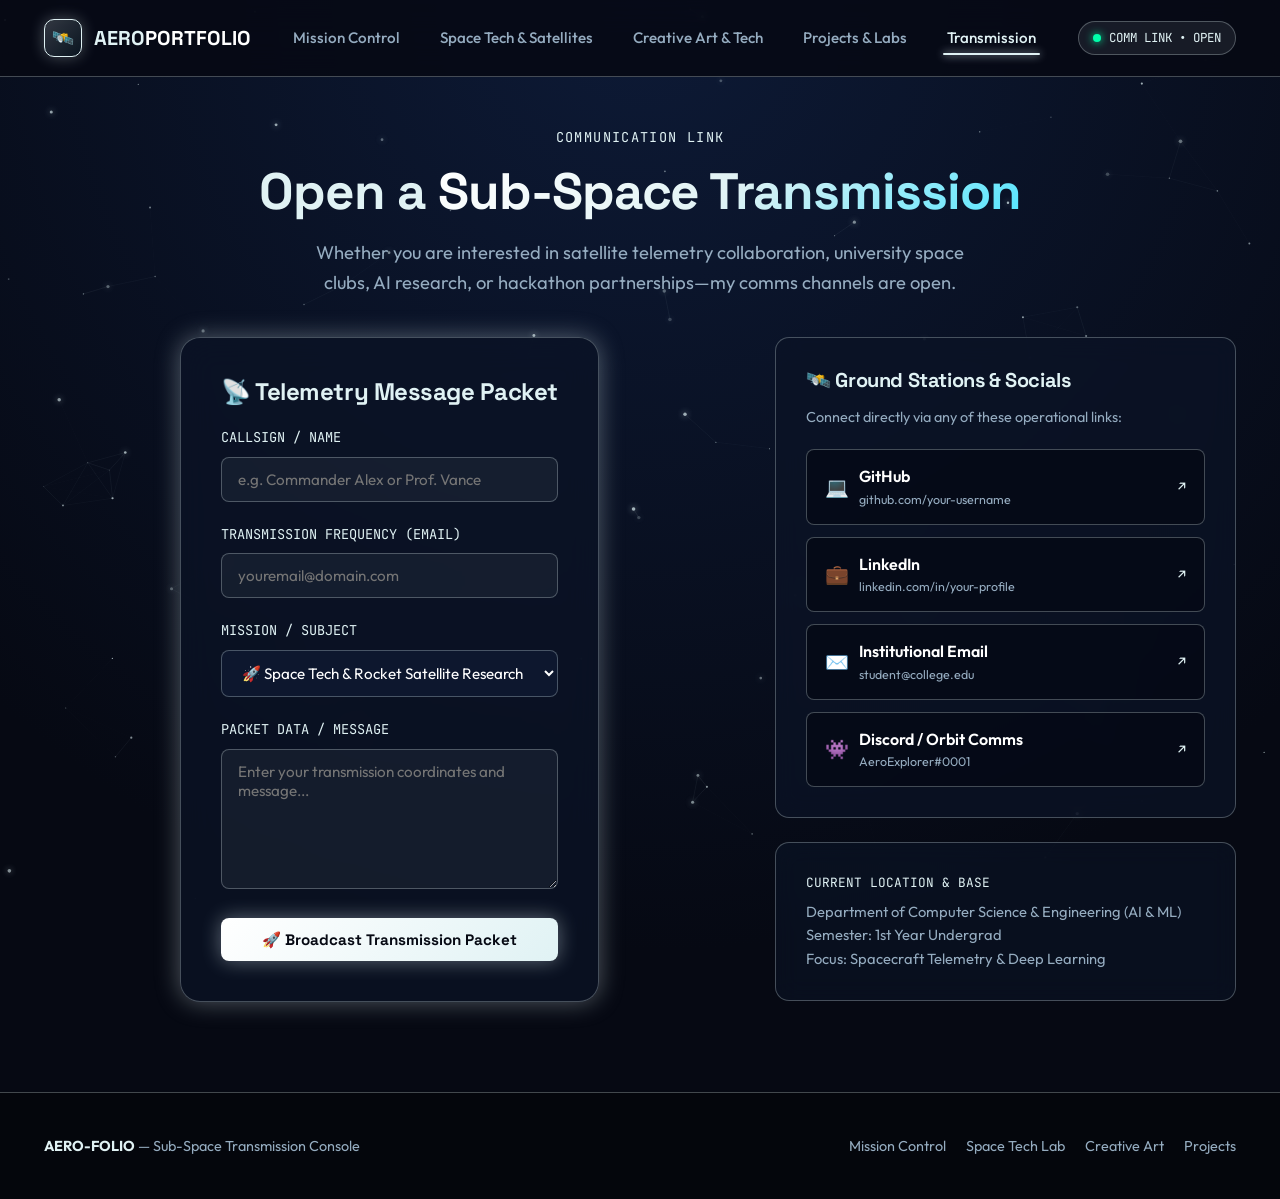
==== contact.html @ 8871f0a1 "Initial commit: Basics website created" ====
<!DOCTYPE html>
<html lang="en">
<head>
  <meta charset="UTF-8">
  <meta name="viewport" content="width=device-width, initial-scale=1.0">
  <title>Transmission & Contact | AERO-FOLIO</title>
  <meta name="description" content="Send a telemetry transmission or connect with a 1st-Year CSE (AI & ML) Space Tech Explorer.">
  
  <!-- Fonts -->
  <link rel="preconnect" href="https://fonts.googleapis.com">
  <link rel="preconnect" href="https://fonts.gstatic.com" crossorigin>
  <link href="https://fonts.googleapis.com/css2?family=JetBrains+Mono:wght@400;600&family=Outfit:wght@300;400;600;700&family=Space+Grotesk:wght@500;700&display=swap" rel="stylesheet">
  
  <link rel="stylesheet" href="assets/css/style.css">
</head>
<body>

  <!-- Starfield Canvas -->
  <canvas id="starfield-canvas"></canvas>

  <!-- Navigation Header -->
  <header class="site-header">
    <div class="container nav-container">
      <a href="index.html" class="brand-logo">
        <div class="brand-symbol">🛰️</div>
        <span>AERO<span style="color: #fff;">PORTFOLIO</span></span>
      </a>

      <ul class="nav-menu" id="navMenu">
        <li><a href="index.html" class="nav-link">Mission Control</a></li>
        <li><a href="space-tech.html" class="nav-link">Space Tech & Satellites</a></li>
        <li><a href="exploration-art.html" class="nav-link">Creative Art & Tech</a></li>
        <li><a href="projects.html" class="nav-link">Projects & Labs</a></li>
        <li><a href="contact.html" class="nav-link active">Transmission</a></li>
      </ul>

      <div class="nav-actions">
        <div class="status-badge">
          <span class="status-dot"></span>
          <span>COMM LINK • OPEN</span>
        </div>
        <button class="mobile-toggle" id="mobileToggle" aria-label="Toggle menu">☰</button>
      </div>
    </div>
  </header>

  <!-- Page Header -->
  <section style="padding: 50px 0 30px 0;">
    <div class="container" style="text-align: center;">
      <span class="section-tag">COMMUNICATION LINK</span>
      <h1 style="font-size: clamp(2.4rem, 4vw, 3.6rem); margin-bottom: 16px;">
        Open a <span class="text-gradient">Sub-Space Transmission</span>
      </h1>
      <p style="color: var(--text-muted); font-size: 1.15rem; max-width: 680px; margin: 0 auto;">
        Whether you are interested in satellite telemetry collaboration, university space clubs, AI research, or hackathon partnerships—my comms channels are open.
      </p>
    </div>
  </section>

  <!-- Transmission Form & Social Matrix -->
  <section style="padding-top: 10px;">
    <div class="container">
      
      <div style="display: grid; grid-template-columns: 1.2fr 0.8fr; gap: 40px; align-items: start;">
        
        <!-- Interactive Form -->
        <div class="transmission-form-container">
          <h2 style="font-size: 1.5rem; margin-bottom: 20px; display: flex; align-items: center; gap: 10px;">
            <span>📡 Telemetry Message Packet</span>
          </h2>

          <form id="transmissionForm">
            <div class="form-group">
              <label class="form-label" for="senderName">CALLSIGN / NAME</label>
              <input type="text" id="senderName" class="form-input" placeholder="e.g. Commander Alex or Prof. Vance" required>
            </div>

            <div class="form-group">
              <label class="form-label" for="senderEmail">TRANSMISSION FREQUENCY (EMAIL)</label>
              <input type="email" id="senderEmail" class="form-input" placeholder="youremail@domain.com" required>
            </div>

            <div class="form-group">
              <label class="form-label" for="missionTopic">MISSION / SUBJECT</label>
              <select id="missionTopic" class="form-input" style="background: rgba(14, 25, 48, 0.95);">
                <option value="space-collaboration">🚀 Space Tech & Rocket Satellite Research</option>
                <option value="ai-hackathon">🧠 AI & Machine Learning Hackathon</option>
                <option value="student-club">🛰️ College Satellite Team Collaboration</option>
                <option value="general">💬 General Exploration & Hello</option>
              </select>
            </div>

            <div class="form-group">
              <label class="form-label" for="messageContent">PACKET DATA / MESSAGE</label>
              <textarea id="messageContent" class="form-textarea" placeholder="Enter your transmission coordinates and message..." required></textarea>
            </div>

            <button type="submit" class="btn btn-primary" id="btnTransmit" style="width: 100%;">
              <span>🚀 Broadcast Transmission Packet</span>
            </button>
          </form>

          <!-- Telemetry Status Banner after submit -->
          <div id="transmissionResult" style="display: none; margin-top: 20px; padding: 16px; border-radius: var(--border-radius-sm); background: rgba(0, 255, 170, 0.1); border: 1px solid var(--color-telemetry-green); color: var(--color-telemetry-green); font-family: var(--font-mono); font-size: 0.88rem;">
            ✅ <strong>TRANSMISSION LOGGED:</strong> Packet encoded at 144.390 MHz. Telemetry received successfully! I will reply to your frequency promptly.
          </div>
        </div>

        <!-- Social & Frequencies Matrix -->
        <div style="display: flex; flex-direction: column; gap: 24px;">
          
          <div class="glass-card">
            <h3 style="font-size: 1.25rem; margin-bottom: 14px; color: var(--color-aero-primary);">🛰️ Ground Stations & Socials</h3>
            <p style="color: var(--text-muted); font-size: 0.9rem; margin-bottom: 20px;">
              Connect directly via any of these operational links:
            </p>

            <div style="display: flex; flex-direction: column; gap: 12px;">
              <a href="https://github.com" target="_blank" class="telemetry-stat-card" style="text-decoration: none; color: inherit;">
                <div style="display: flex; align-items: center; gap: 10px;">
                  <span style="font-size: 1.2rem;">💻</span>
                  <div>
                    <div style="font-weight: 600; color: #fff;">GitHub</div>
                    <div style="font-size: 0.78rem; color: var(--text-muted);">github.com/your-username</div>
                  </div>
                </div>
                <span style="color: var(--color-aero-primary); font-size: 0.9rem;">↗</span>
              </a>

              <a href="https://linkedin.com" target="_blank" class="telemetry-stat-card" style="text-decoration: none; color: inherit;">
                <div style="display: flex; align-items: center; gap: 10px;">
                  <span style="font-size: 1.2rem;">💼</span>
                  <div>
                    <div style="font-weight: 600; color: #fff;">LinkedIn</div>
                    <div style="font-size: 0.78rem; color: var(--text-muted);">linkedin.com/in/your-profile</div>
                  </div>
                </div>
                <span style="color: var(--color-aero-primary); font-size: 0.9rem;">↗</span>
              </a>

              <a href="mailto:your.email@college.edu" class="telemetry-stat-card" style="text-decoration: none; color: inherit;">
                <div style="display: flex; align-items: center; gap: 10px;">
                  <span style="font-size: 1.2rem;">✉️</span>
                  <div>
                    <div style="font-weight: 600; color: #fff;">Institutional Email</div>
                    <div style="font-size: 0.78rem; color: var(--text-muted);">student@college.edu</div>
                  </div>
                </div>
                <span style="color: var(--color-aero-primary); font-size: 0.9rem;">↗</span>
              </a>

              <a href="https://discord.com" target="_blank" class="telemetry-stat-card" style="text-decoration: none; color: inherit;">
                <div style="display: flex; align-items: center; gap: 10px;">
                  <span style="font-size: 1.2rem;">👾</span>
                  <div>
                    <div style="font-weight: 600; color: #fff;">Discord / Orbit Comms</div>
                    <div style="font-size: 0.78rem; color: var(--text-muted);">AeroExplorer#0001</div>
                  </div>
                </div>
                <span style="color: var(--color-aero-primary); font-size: 0.9rem;">↗</span>
              </a>
            </div>
          </div>

          <!-- Academic Status Box -->
          <div class="glass-card" style="background: rgba(14, 25, 48, 0.4);">
            <div style="font-family: var(--font-mono); font-size: 0.8rem; color: var(--color-aero-primary); margin-bottom: 6px;">CURRENT LOCATION & BASE</div>
            <p style="color: var(--text-muted); font-size: 0.92rem;">
              Department of Computer Science & Engineering (AI & ML)<br>
              Semester: 1st Year Undergrad<br>
              Focus: Spacecraft Telemetry & Deep Learning
            </p>
          </div>

        </div>

      </div>

    </div>
  </section>

  <!-- Footer -->
  <footer class="site-footer">
    <div class="container footer-content">
      <div class="footer-text">
        <strong style="color: var(--color-aero-primary);">AERO-FOLIO</strong> — Sub-Space Transmission Console
      </div>
      <ul class="footer-links">
        <li><a href="index.html">Mission Control</a></li>
        <li><a href="space-tech.html">Space Tech Lab</a></li>
        <li><a href="exploration-art.html">Creative Art</a></li>
        <li><a href="projects.html">Projects</a></li>
      </ul>
    </div>
  </footer>

  <script src="assets/js/starfield.js"></script>
  <script>
    // Form submission handling
    const form = document.getElementById('transmissionForm');
    const resultBanner = document.getElementById('transmissionResult');
    if (form && resultBanner) {
      form.addEventListener('submit', (e) => {
        e.preventDefault();
        resultBanner.style.display = 'block';
        form.reset();
        resultBanner.scrollIntoView({ behavior: 'smooth' });
      });
    }

    const mobileToggle = document.getElementById('mobileToggle');
    const navMenu = document.getElementById('navMenu');
    if (mobileToggle && navMenu) {
      mobileToggle.addEventListener('click', () => {
        navMenu.classList.toggle('open');
      });
    }
  </script>
</body>
</html>
---- assets/css/style.css ----
/* ==========================================================================
   PORTFOLIO DESIGN SYSTEM - CSE (AI & ML) SPACE TECH THEME
   Signature Accent: #E0F2F4 (Ice Aero Cyan)
   Palette: Cosmic Obsidian, Aero Cyan, Starfield White, Tech HUD Accents
   ========================================================================== */

:root {
  /* Brand Core Palette - Featuring #E0F2F4 */
  --color-aero-primary: #E0F2F4;             /* Signature user color */
  --color-aero-glow: rgba(224, 242, 244, 0.45);
  --color-aero-subtle: rgba(224, 242, 244, 0.12);
  --color-aero-border: rgba(224, 242, 244, 0.28);
  --color-aero-dark: #9bc5ca;

  /* Space Background Depths */
  --bg-deep-space: #060913;
  --bg-cosmic-card: rgba(11, 19, 38, 0.75);
  --bg-card-hover: rgba(18, 30, 58, 0.85);
  --bg-glass-hud: rgba(14, 25, 48, 0.65);

  /* Functional Accents */
  --color-neon-cyan: #52e5ff;
  --color-electric-blue: #3a86ff;
  --color-rocket-amber: #ffaa44;
  --color-telemetry-green: #00ffaa;
  
  /* Text & Typography */
  --text-main: #f0f7f8;
  --text-muted: #95acc0;
  --text-dim: #5c748a;
  --text-highlight: #E0F2F4;

  /* Fonts */
  --font-display: 'Space Grotesk', -apple-system, sans-serif;
  --font-body: 'Outfit', -apple-system, sans-serif;
  --font-mono: 'JetBrains Mono', monospace;

  /* Elevation & Glows */
  --glow-sm: 0 0 15px rgba(224, 242, 244, 0.2);
  --glow-md: 0 0 25px rgba(224, 242, 244, 0.35);
  --glow-lg: 0 0 45px rgba(82, 229, 255, 0.4);
  --border-radius-sm: 8px;
  --border-radius-md: 14px;
  --border-radius-lg: 20px;
  --transition-smooth: all 0.28s cubic-bezier(0.16, 1, 0.3, 1);
}

/* Base Styles */
* {
  box-sizing: border-box;
  margin: 0;
  padding: 0;
}

html {
  scroll-behavior: smooth;
  font-family: var(--font-body);
  background-color: var(--bg-deep-space);
  color: var(--text-main);
  line-height: 1.6;
  overflow-x: hidden;
}

body {
  position: relative;
  min-height: 100vh;
  display: flex;
  flex-direction: column;
  background: radial-gradient(circle at 50% 0%, #0d1a36 0%, #060913 70%);
}

/* Background Canvas for Interactive Stars and Constellations */
#starfield-canvas {
  position: fixed;
  top: 0;
  left: 0;
  width: 100vw;
  height: 100vh;
  pointer-events: none;
  z-index: 0;
  opacity: 0.75;
}

/* Typography Helpers */
h1, h2, h3, h4, h5, h6 {
  font-family: var(--font-display);
  font-weight: 700;
  color: var(--color-aero-primary);
  letter-spacing: -0.02em;
  line-height: 1.2;
}

.mono {
  font-family: var(--font-mono);
}

.text-gradient {
  background: linear-gradient(135deg, #ffffff 0%, var(--color-aero-primary) 50%, var(--color-neon-cyan) 100%);
  -webkit-background-clip: text;
  -webkit-text-fill-color: transparent;
}

.text-aero {
  color: var(--color-aero-primary);
}

.text-muted {
  color: var(--text-muted);
}

a {
  color: var(--color-aero-primary);
  text-decoration: none;
  transition: var(--transition-smooth);
}

a:hover {
  color: var(--color-neon-cyan);
  text-shadow: 0 0 10px var(--color-aero-glow);
}

/* Containers & Layout */
.container {
  width: 100%;
  max-width: 1240px;
  margin: 0 auto;
  padding: 0 24px;
  position: relative;
  z-index: 1;
}

section {
  padding: 90px 0;
  position: relative;
  z-index: 1;
}

/* Navigation Header */
.site-header {
  position: sticky;
  top: 0;
  z-index: 100;
  background: rgba(6, 9, 19, 0.85);
  backdrop-filter: blur(16px);
  -webkit-backdrop-filter: blur(16px);
  border-bottom: 1px solid var(--color-aero-border);
  transition: var(--transition-smooth);
}

.nav-container {
  display: flex;
  align-items: center;
  justify-content: space-between;
  height: 76px;
}

.brand-logo {
  display: flex;
  align-items: center;
  gap: 12px;
  font-family: var(--font-display);
  font-size: 1.25rem;
  font-weight: 700;
  color: var(--color-aero-primary);
}

.brand-symbol {
  width: 38px;
  height: 38px;
  border-radius: 10px;
  background: linear-gradient(135deg, rgba(224, 242, 244, 0.2), rgba(82, 229, 255, 0.05));
  border: 1px solid var(--color-aero-primary);
  display: flex;
  align-items: center;
  justify-content: center;
  box-shadow: 0 0 15px rgba(224, 242, 244, 0.3);
  font-size: 1.1rem;
}

.nav-menu {
  display: flex;
  align-items: center;
  list-style: none;
  gap: 32px;
}

.nav-link {
  font-size: 0.95rem;
  font-weight: 500;
  color: var(--text-muted);
  position: relative;
  padding: 8px 4px;
}

.nav-link:hover, .nav-link.active {
  color: var(--color-aero-primary);
}

.nav-link.active::after {
  content: '';
  position: absolute;
  bottom: 0;
  left: 0;
  width: 100%;
  height: 2px;
  background: var(--color-aero-primary);
  box-shadow: 0 0 8px var(--color-aero-primary);
  border-radius: 2px;
}

.nav-actions {
  display: flex;
  align-items: center;
  gap: 16px;
}

.status-badge {
  display: inline-flex;
  align-items: center;
  gap: 8px;
  padding: 6px 14px;
  border-radius: 30px;
  background: rgba(224, 242, 244, 0.08);
  border: 1px solid var(--color-aero-border);
  font-family: var(--font-mono);
  font-size: 0.78rem;
  color: var(--color-aero-primary);
}

.status-dot {
  width: 8px;
  height: 8px;
  border-radius: 50%;
  background-color: var(--color-telemetry-green);
  box-shadow: 0 0 8px var(--color-telemetry-green);
  animation: pulse-dot 2s infinite ease-in-out;
}

@keyframes pulse-dot {
  0%, 100% { opacity: 1; transform: scale(1); }
  50% { opacity: 0.4; transform: scale(0.85); }
}

/* Mobile Toggle */
.mobile-toggle {
  display: none;
  background: none;
  border: 1px solid var(--color-aero-border);
  border-radius: 8px;
  padding: 8px;
  color: var(--color-aero-primary);
  cursor: pointer;
}

/* Buttons */
.btn {
  display: inline-flex;
  align-items: center;
  justify-content: center;
  gap: 10px;
  padding: 12px 24px;
  border-radius: var(--border-radius-sm);
  font-family: var(--font-display);
  font-weight: 600;
  font-size: 0.95rem;
  cursor: pointer;
  transition: var(--transition-smooth);
  border: none;
  text-decoration: none;
}

.btn-primary {
  background: linear-gradient(135deg, #ffffff 0%, var(--color-aero-primary) 100%);
  color: #060913;
  box-shadow: 0 0 20px rgba(224, 242, 244, 0.4);
  font-weight: 700;
}

.btn-primary:hover {
  transform: translateY(-2px);
  box-shadow: 0 0 30px rgba(224, 242, 244, 0.65);
  color: #060913;
}

.btn-secondary {
  background: rgba(224, 242, 244, 0.08);
  color: var(--color-aero-primary);
  border: 1px solid var(--color-aero-border);
}

.btn-secondary:hover {
  background: rgba(224, 242, 244, 0.16);
  border-color: var(--color-aero-primary);
  box-shadow: var(--glow-sm);
}

/* Hero Section */
.hero-section {
  padding: 40px 0 80px 0;
  position: relative;
}

.hero-grid {
  display: grid;
  grid-template-columns: 1.15fr 0.85fr;
  gap: 40px;
  align-items: stretch;
}

.hero-left {
  display: flex;
  flex-direction: column;
  justify-content: center;
}

.hero-pill {
  display: inline-flex;
  align-items: center;
  gap: 8px;
  padding: 6px 16px;
  border-radius: 20px;
  background: rgba(224, 242, 244, 0.08);
  border: 1px solid var(--color-aero-border);
  color: var(--color-aero-primary);
  font-family: var(--font-mono);
  font-size: 0.85rem;
  width: fit-content;
  margin-bottom: 20px;
  letter-spacing: 0.04em;
}

.hero-title {
  font-size: clamp(2.4rem, 4.2vw, 3.8rem);
  font-weight: 800;
  line-height: 1.15;
  margin-bottom: 20px;
}

.hero-subtitle {
  font-size: 1.15rem;
  color: var(--text-muted);
  max-width: 580px;
  margin-bottom: 30px;
}

.hero-ctas {
  display: flex;
  flex-wrap: wrap;
  gap: 16px;
  margin-bottom: 36px;
}

.hero-metrics {
  display: grid;
  grid-template-columns: repeat(3, 1fr);
  gap: 18px;
  padding: 20px;
  background: var(--bg-cosmic-card);
  border: 1px solid var(--color-aero-border);
  border-radius: var(--border-radius-md);
  backdrop-filter: blur(12px);
}

.metric-item {
  display: flex;
  flex-direction: column;
}

.metric-val {
  font-family: var(--font-display);
  font-size: 1.5rem;
  font-weight: 700;
  color: var(--color-aero-primary);
}

.metric-label {
  font-size: 0.8rem;
  color: var(--text-muted);
  text-transform: uppercase;
  letter-spacing: 0.05em;
}

/* Hero Right: Integrated Chatbot Terminal */
.hero-chatbot-card {
  background: var(--bg-cosmic-card);
  border: 1px solid var(--color-aero-border);
  border-radius: var(--border-radius-lg);
  display: flex;
  flex-direction: column;
  overflow: hidden;
  box-shadow: 0 10px 40px rgba(0, 0, 0, 0.5), var(--glow-sm);
  backdrop-filter: blur(16px);
  position: relative;
}

.chatbot-header {
  background: rgba(14, 25, 48, 0.95);
  border-bottom: 1px solid var(--color-aero-border);
  padding: 14px 20px;
  display: flex;
  align-items: center;
  justify-content: space-between;
}

.chatbot-title-group {
  display: flex;
  align-items: center;
  gap: 12px;
}

.bot-avatar {
  width: 34px;
  height: 34px;
  border-radius: 8px;
  background: linear-gradient(135deg, var(--color-aero-primary), var(--color-neon-cyan));
  display: flex;
  align-items: center;
  justify-content: center;
  color: #060913;
  font-weight: bold;
  font-size: 0.95rem;
  box-shadow: 0 0 10px var(--color-aero-glow);
}

.bot-info h3 {
  font-size: 0.95rem;
  color: #fff;
  margin: 0;
}

.bot-status {
  font-size: 0.72rem;
  color: var(--color-telemetry-green);
  font-family: var(--font-mono);
  display: flex;
  align-items: center;
  gap: 5px;
}

.chatbot-actions {
  display: flex;
  align-items: center;
  gap: 10px;
}

.audio-toggle-btn, .reset-chat-btn {
  background: none;
  border: 1px solid var(--color-aero-border);
  color: var(--text-muted);
  font-size: 0.8rem;
  padding: 5px 9px;
  border-radius: 6px;
  cursor: pointer;
  transition: var(--transition-smooth);
}

.audio-toggle-btn:hover, .reset-chat-btn:hover {
  color: var(--color-aero-primary);
  border-color: var(--color-aero-primary);
}

.chatbot-messages {
  flex: 1;
  padding: 20px;
  min-height: 290px;
  max-height: 320px;
  overflow-y: auto;
  display: flex;
  flex-direction: column;
  gap: 14px;
  font-size: 0.9rem;
}

.chat-bubble {
  max-width: 86%;
  padding: 12px 16px;
  border-radius: var(--border-radius-md);
  position: relative;
  line-height: 1.5;
  word-break: break-word;
  animation: fadeIn 0.25s ease-out;
}

.chat-bubble.bot {
  align-self: flex-start;
  background: rgba(224, 242, 244, 0.09);
  border: 1px solid var(--color-aero-border);
  color: var(--text-main);
  border-bottom-left-radius: 2px;
}

.chat-bubble.user {
  align-self: flex-end;
  background: linear-gradient(135deg, rgba(82, 229, 255, 0.2), rgba(224, 242, 244, 0.3));
  border: 1px solid var(--color-aero-primary);
  color: #ffffff;
  border-bottom-right-radius: 2px;
}

.chat-quick-chips {
  padding: 10px 16px;
  display: flex;
  flex-wrap: wrap;
  gap: 8px;
  border-top: 1px solid rgba(224, 242, 244, 0.08);
  background: rgba(10, 17, 34, 0.4);
}

.chip {
  background: rgba(224, 242, 244, 0.08);
  border: 1px solid var(--color-aero-border);
  color: var(--color-aero-primary);
  font-size: 0.78rem;
  padding: 5px 10px;
  border-radius: 20px;
  cursor: pointer;
  transition: var(--transition-smooth);
}

.chip:hover {
  background: rgba(224, 242, 244, 0.2);
  border-color: var(--color-aero-primary);
  box-shadow: var(--glow-sm);
  transform: translateY(-1px);
}

.chatbot-input-row {
  display: flex;
  padding: 12px 16px;
  background: rgba(10, 17, 34, 0.9);
  border-top: 1px solid var(--color-aero-border);
  gap: 10px;
}

.chat-input {
  flex: 1;
  background: rgba(224, 242, 244, 0.05);
  border: 1px solid var(--color-aero-border);
  border-radius: var(--border-radius-sm);
  padding: 10px 14px;
  color: #fff;
  font-family: var(--font-body);
  font-size: 0.9rem;
  outline: none;
}

.chat-input:focus {
  border-color: var(--color-aero-primary);
  box-shadow: 0 0 10px var(--color-aero-glow);
}

.chat-send-btn {
  background: var(--color-aero-primary);
  border: none;
  color: #060913;
  font-weight: bold;
  padding: 0 18px;
  border-radius: var(--border-radius-sm);
  cursor: pointer;
  transition: var(--transition-smooth);
  display: flex;
  align-items: center;
  justify-content: center;
}

.chat-send-btn:hover {
  background: #ffffff;
  box-shadow: var(--glow-sm);
}

/* Feature Showcase & Exploration Art Teasers */
.section-header {
  text-align: center;
  max-width: 680px;
  margin: 0 auto 60px auto;
}

.section-tag {
  font-family: var(--font-mono);
  font-size: 0.85rem;
  color: var(--color-aero-primary);
  letter-spacing: 0.1em;
  text-transform: uppercase;
  margin-bottom: 12px;
  display: block;
}

.section-title {
  font-size: clamp(2rem, 3.2vw, 2.7rem);
  margin-bottom: 16px;
}

.section-desc {
  color: var(--text-muted);
  font-size: 1.05rem;
}

/* Visual Exploration Banner */
.exploration-banner-grid {
  display: grid;
  grid-template-columns: 1.4fr 1fr;
  gap: 30px;
  margin-bottom: 50px;
}

.exploration-card-large {
  position: relative;
  border-radius: var(--border-radius-lg);
  overflow: hidden;
  border: 1px solid var(--color-aero-border);
  box-shadow: var(--glow-sm);
  min-height: 380px;
  display: flex;
  flex-direction: column;
  justify-content: flex-end;
  padding: 36px;
  transition: var(--transition-smooth);
}

.exploration-card-large img, .exploration-card-small img {
  position: absolute;
  top: 0;
  left: 0;
  width: 100%;
  height: 100%;
  object-fit: cover;
  transition: transform 0.6s cubic-bezier(0.16, 1, 0.3, 1);
  z-index: 0;
}

.exploration-card-large:hover img, .exploration-card-small:hover img {
  transform: scale(1.05);
}

.exploration-overlay {
  position: absolute;
  inset: 0;
  background: linear-gradient(180deg, rgba(6, 9, 19, 0.1) 0%, rgba(6, 9, 19, 0.88) 75%, #060913 100%);
  z-index: 1;
}

.card-content-over {
  position: relative;
  z-index: 2;
}

.card-badge {
  display: inline-block;
  padding: 4px 12px;
  border-radius: 4px;
  background: rgba(224, 242, 244, 0.15);
  backdrop-filter: blur(8px);
  border: 1px solid var(--color-aero-primary);
  color: var(--color-aero-primary);
  font-family: var(--font-mono);
  font-size: 0.75rem;
  margin-bottom: 12px;
}

.exploration-subgrid {
  display: flex;
  flex-direction: column;
  gap: 24px;
}

.exploration-card-small {
  position: relative;
  border-radius: var(--border-radius-md);
  overflow: hidden;
  border: 1px solid var(--color-aero-border);
  padding: 24px;
  min-height: 178px;
  display: flex;
  flex-direction: column;
  justify-content: flex-end;
  transition: var(--transition-smooth);
}

/* Card Grids for Space & AI */
.cards-grid {
  display: grid;
  grid-template-columns: repeat(auto-fit, minmax(320px, 1fr));
  gap: 28px;
}

.glass-card {
  background: var(--bg-cosmic-card);
  border: 1px solid var(--color-aero-border);
  border-radius: var(--border-radius-md);
  padding: 30px;
  backdrop-filter: blur(12px);
  transition: var(--transition-smooth);
  position: relative;
  overflow: hidden;
}

.glass-card::before {
  content: '';
  position: absolute;
  top: 0;
  left: 0;
  width: 100%;
  height: 3px;
  background: linear-gradient(90deg, transparent, var(--color-aero-primary), transparent);
  opacity: 0;
  transition: opacity 0.3s ease;
}

.glass-card:hover {
  transform: translateY(-6px);
  border-color: var(--color-aero-primary);
  box-shadow: 0 12px 30px rgba(0, 0, 0, 0.4), var(--glow-sm);
}

.glass-card:hover::before {
  opacity: 1;
}

.card-icon {
  width: 52px;
  height: 52px;
  border-radius: 12px;
  background: rgba(224, 242, 244, 0.1);
  border: 1px solid var(--color-aero-border);
  display: flex;
  align-items: center;
  justify-content: center;
  font-size: 1.5rem;
  margin-bottom: 20px;
  box-shadow: 0 0 15px rgba(224, 242, 244, 0.2);
}

.card-title {
  font-size: 1.35rem;
  margin-bottom: 12px;
}

.card-desc {
  color: var(--text-muted);
  font-size: 0.95rem;
  margin-bottom: 20px;
}

.tag-list {
  display: flex;
  flex-wrap: wrap;
  gap: 8px;
}

.tech-tag {
  background: rgba(224, 242, 244, 0.06);
  border: 1px solid rgba(224, 242, 244, 0.18);
  color: var(--color-aero-primary);
  font-size: 0.78rem;
  font-family: var(--font-mono);
  padding: 4px 10px;
  border-radius: 4px;
}

/* Interactive Space Orbit Simulation / Canvas Container */
.orbit-lab-container {
  background: var(--bg-cosmic-card);
  border: 1px solid var(--color-aero-border);
  border-radius: var(--border-radius-lg);
  padding: 24px;
  backdrop-filter: blur(14px);
  box-shadow: var(--glow-md);
  margin-top: 30px;
}

.orbit-lab-grid {
  display: grid;
  grid-template-columns: 1.4fr 1fr;
  gap: 28px;
}

.orbit-canvas-wrapper {
  position: relative;
  background: #02050b;
  border-radius: var(--border-radius-md);
  border: 1px solid var(--color-aero-border);
  overflow: hidden;
  height: 380px;
}

#orbitCanvas {
  width: 100%;
  height: 100%;
  display: block;
}

.orbit-hud-overlay {
  position: absolute;
  top: 14px;
  left: 14px;
  font-family: var(--font-mono);
  font-size: 0.78rem;
  color: var(--color-aero-primary);
  background: rgba(6, 9, 19, 0.75);
  padding: 8px 14px;
  border-radius: 6px;
  border: 1px solid var(--color-aero-border);
  pointer-events: none;
}

.telemetry-controls {
  display: flex;
  flex-direction: column;
  justify-content: space-between;
  gap: 16px;
}

.telemetry-stat-card {
  background: rgba(6, 9, 19, 0.65);
  border: 1px solid var(--color-aero-border);
  border-radius: var(--border-radius-sm);
  padding: 14px 18px;
  display: flex;
  justify-content: space-between;
  align-items: center;
}

.control-slider-group {
  display: flex;
  flex-direction: column;
  gap: 8px;
}

.control-slider-group label {
  font-family: var(--font-mono);
  font-size: 0.82rem;
  color: var(--color-aero-primary);
  display: flex;
  justify-content: space-between;
}

.control-slider-group input[type="range"] {
  accent-color: var(--color-aero-primary);
  background: rgba(224, 242, 244, 0.1);
  height: 6px;
  border-radius: 3px;
  cursor: pointer;
}

/* Creative Generative Art Canvas Container */
.art-lab-grid {
  display: grid;
  grid-template-columns: 1fr 1fr;
  gap: 30px;
  align-items: center;
}

.art-canvas-wrapper {
  position: relative;
  background: #03060d;
  border: 1px solid var(--color-aero-border);
  border-radius: var(--border-radius-md);
  overflow: hidden;
  height: 420px;
  box-shadow: var(--glow-sm);
}

#generativeCanvas {
  width: 100%;
  height: 100%;
  display: block;
}

.art-controls {
  position: absolute;
  bottom: 14px;
  right: 14px;
  display: flex;
  gap: 8px;
}

/* Timeline / Milestones for First Year CSE */
.timeline {
  position: relative;
  max-width: 860px;
  margin: 40px auto 0 auto;
}

.timeline::before {
  content: '';
  position: absolute;
  top: 0;
  bottom: 0;
  left: 20px;
  width: 2px;
  background: linear-gradient(180deg, var(--color-aero-primary), rgba(224, 242, 244, 0.1));
}

.timeline-item {
  position: relative;
  padding-left: 56px;
  margin-bottom: 36px;
}

.timeline-dot {
  position: absolute;
  left: 12px;
  top: 4px;
  width: 18px;
  height: 18px;
  border-radius: 50%;
  background: var(--bg-deep-space);
  border: 2px solid var(--color-aero-primary);
  box-shadow: 0 0 10px var(--color-aero-primary);
}

.timeline-content {
  background: var(--bg-cosmic-card);
  border: 1px solid var(--color-aero-border);
  border-radius: var(--border-radius-md);
  padding: 20px 24px;
}

.timeline-date {
  font-family: var(--font-mono);
  font-size: 0.8rem;
  color: var(--color-aero-primary);
  margin-bottom: 6px;
}

/* Contact / Transmission Form */
.transmission-form-container {
  max-width: 720px;
  margin: 0 auto;
  background: var(--bg-cosmic-card);
  border: 1px solid var(--color-aero-border);
  border-radius: var(--border-radius-lg);
  padding: 40px;
  backdrop-filter: blur(16px);
  box-shadow: var(--glow-md);
}

.form-group {
  margin-bottom: 22px;
}

.form-label {
  display: block;
  font-family: var(--font-mono);
  font-size: 0.85rem;
  color: var(--color-aero-primary);
  margin-bottom: 8px;
}

.form-input, .form-textarea {
  width: 100%;
  background: rgba(224, 242, 244, 0.05);
  border: 1px solid var(--color-aero-border);
  border-radius: var(--border-radius-sm);
  padding: 12px 16px;
  color: #fff;
  font-family: var(--font-body);
  font-size: 0.95rem;
  outline: none;
  transition: var(--transition-smooth);
}

.form-input:focus, .form-textarea:focus {
  border-color: var(--color-aero-primary);
  box-shadow: 0 0 14px var(--color-aero-glow);
  background: rgba(224, 242, 244, 0.08);
}

.form-textarea {
  min-height: 140px;
  resize: vertical;
}

/* Floating Quick Chat Launcher (Mobile / Global) */
.floating-chat-trigger {
  position: fixed;
  bottom: 28px;
  right: 28px;
  z-index: 99;
  background: linear-gradient(135deg, var(--color-aero-primary), #38c8db);
  color: #060913;
  width: 56px;
  height: 56px;
  border-radius: 50%;
  border: none;
  box-shadow: 0 4px 20px rgba(224, 242, 244, 0.5);
  cursor: pointer;
  display: flex;
  align-items: center;
  justify-content: center;
  font-size: 1.5rem;
  transition: var(--transition-smooth);
}

.floating-chat-trigger:hover {
  transform: scale(1.1);
  box-shadow: 0 6px 28px rgba(224, 242, 244, 0.75);
}

/* Footer */
.site-footer {
  border-top: 1px solid var(--color-aero-border);
  background: #04060c;
  padding: 40px 0;
  margin-top: auto;
  position: relative;
  z-index: 1;
}

.footer-content {
  display: flex;
  justify-content: space-between;
  align-items: center;
  flex-wrap: wrap;
  gap: 20px;
}

.footer-text {
  color: var(--text-muted);
  font-size: 0.9rem;
}

.footer-links {
  display: flex;
  gap: 20px;
  list-style: none;
}

.footer-links a {
  color: var(--text-muted);
  font-size: 0.9rem;
}

.footer-links a:hover {
  color: var(--color-aero-primary);
}

/* Keyframe animations */
@keyframes fadeIn {
  from { opacity: 0; transform: translateY(6px); }
  to { opacity: 1; transform: translateY(0); }
}

/* Responsive adjustments */
@media (max-width: 992px) {
  .hero-grid {
    grid-template-columns: 1fr;
  }
  .exploration-banner-grid {
    grid-template-columns: 1fr;
  }
  .orbit-lab-grid, .art-lab-grid {
    grid-template-columns: 1fr;
  }
}

@media (max-width: 768px) {
  .nav-menu {
    display: none;
    position: absolute;
    top: 76px;
    left: 0;
    width: 100%;
    background: rgba(6, 9, 19, 0.96);
    flex-direction: column;
    padding: 24px;
    border-bottom: 1px solid var(--color-aero-border);
  }
  .nav-menu.open {
    display: flex;
  }
  .mobile-toggle {
    display: block;
  }
  .hero-metrics {
    grid-template-columns: 1fr;
    gap: 12px;
  }
  .cards-grid {
    grid-template-columns: 1fr;
  }
  .footer-content {
    flex-direction: column;
    text-align: center;
  }
}
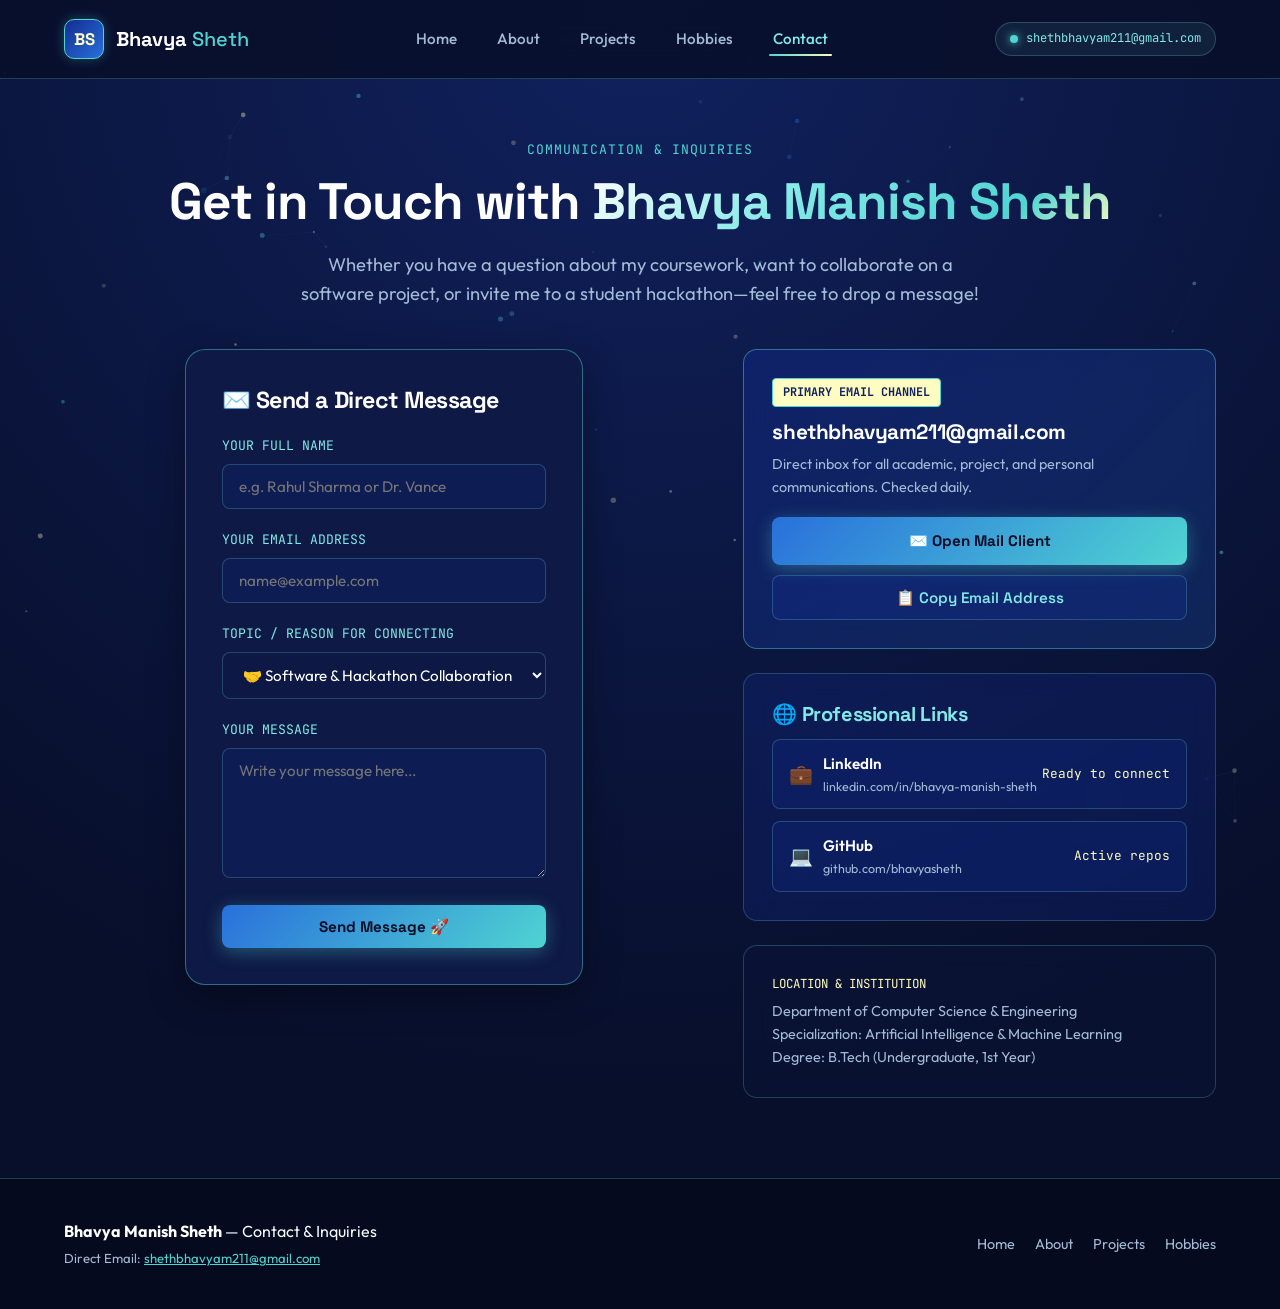
==== commit 970080f3: "First modification" ====
--- a/contact.html
+++ b/contact.html
@@ -3,172 +3,169 @@
 <head>
   <meta charset="UTF-8">
   <meta name="viewport" content="width=device-width, initial-scale=1.0">
-  <title>Transmission & Contact | AERO-FOLIO</title>
-  <meta name="description" content="Send a telemetry transmission or connect with a 1st-Year CSE (AI & ML) Space Tech Explorer.">
-  
-  <!-- Fonts -->
+  <title>Contact Bhavya Manish Sheth | Get In Touch</title>
+  <meta name="description" content="Get in touch with Bhavya Manish Sheth, 1st Year B.Tech CSE (AI & ML) student. Email: shethbhavyam211@gmail.com.">
+
+  <!-- Typography -->
   <link rel="preconnect" href="https://fonts.googleapis.com">
   <link rel="preconnect" href="https://fonts.gstatic.com" crossorigin>
-  <link href="https://fonts.googleapis.com/css2?family=JetBrains+Mono:wght@400;600&family=Outfit:wght@300;400;600;700&family=Space+Grotesk:wght@500;700&display=swap" rel="stylesheet">
-  
+  <link href="https://fonts.googleapis.com/css2?family=JetBrains+Mono:wght@400;600&family=Outfit:wght@300;400;500;600;700&family=Space+Grotesk:wght@500;700;800&display=swap" rel="stylesheet">
+
   <link rel="stylesheet" href="assets/css/style.css">
 </head>
 <body>
 
-  <!-- Starfield Canvas -->
-  <canvas id="starfield-canvas"></canvas>
-
-  <!-- Navigation Header -->
+  <!-- Ambient Dynamic Particle Background -->
+  <canvas id="ambient-canvas"></canvas>
+
+  <!-- Site Header -->
   <header class="site-header">
     <div class="container nav-container">
       <a href="index.html" class="brand-logo">
-        <div class="brand-symbol">🛰️</div>
-        <span>AERO<span style="color: #fff;">PORTFOLIO</span></span>
+        <div class="brand-initials">BS</div>
+        <div>
+          <span style="font-weight: 800;">Bhavya</span>
+          <span style="color: var(--c-teal); font-weight: 500;"> Sheth</span>
+        </div>
       </a>
 
       <ul class="nav-menu" id="navMenu">
-        <li><a href="index.html" class="nav-link">Mission Control</a></li>
-        <li><a href="space-tech.html" class="nav-link">Space Tech & Satellites</a></li>
-        <li><a href="exploration-art.html" class="nav-link">Creative Art & Tech</a></li>
-        <li><a href="projects.html" class="nav-link">Projects & Labs</a></li>
-        <li><a href="contact.html" class="nav-link active">Transmission</a></li>
+        <li><a href="index.html" class="nav-link">Home</a></li>
+        <li><a href="about.html" class="nav-link">About</a></li>
+        <li><a href="projects.html" class="nav-link">Projects</a></li>
+        <li><a href="hobbies.html" class="nav-link">Hobbies</a></li>
+        <li><a href="contact.html" class="nav-link active">Contact</a></li>
       </ul>
 
-      <div class="nav-actions">
-        <div class="status-badge">
+      <div class="nav-right-action">
+        <a href="mailto:shethbhavyam211@gmail.com" class="status-badge" style="text-decoration: none;">
           <span class="status-dot"></span>
-          <span>COMM LINK • OPEN</span>
-        </div>
-        <button class="mobile-toggle" id="mobileToggle" aria-label="Toggle menu">☰</button>
+          <span>shethbhavyam211@gmail.com</span>
+        </a>
+        <button class="mobile-toggle" id="mobileToggle" aria-label="Toggle Navigation">☰</button>
       </div>
     </div>
   </header>
 
   <!-- Page Header -->
-  <section style="padding: 50px 0 30px 0;">
+  <section style="padding: 60px 0 30px 0;">
     <div class="container" style="text-align: center;">
-      <span class="section-tag">COMMUNICATION LINK</span>
-      <h1 style="font-size: clamp(2.4rem, 4vw, 3.6rem); margin-bottom: 16px;">
-        Open a <span class="text-gradient">Sub-Space Transmission</span>
+      <span class="section-tag">COMMUNICATION & INQUIRIES</span>
+      <h1 style="font-size: clamp(2.4rem, 4vw, 3.4rem); margin-bottom: 16px;">
+        Get in Touch with <span class="text-gradient">Bhavya Manish Sheth</span>
       </h1>
       <p style="color: var(--text-muted); font-size: 1.15rem; max-width: 680px; margin: 0 auto;">
-        Whether you are interested in satellite telemetry collaboration, university space clubs, AI research, or hackathon partnerships—my comms channels are open.
+        Whether you have a question about my coursework, want to collaborate on a software project, or invite me to a student hackathon—feel free to drop a message!
       </p>
     </div>
   </section>
 
-  <!-- Transmission Form & Social Matrix -->
+  <!-- Contact Portal & Direct Cards -->
   <section style="padding-top: 10px;">
     <div class="container">
       
-      <div style="display: grid; grid-template-columns: 1.2fr 0.8fr; gap: 40px; align-items: start;">
+      <div style="display: grid; grid-template-columns: 1.15fr 0.85fr; gap: 40px; align-items: start;">
         
-        <!-- Interactive Form -->
-        <div class="transmission-form-container">
-          <h2 style="font-size: 1.5rem; margin-bottom: 20px; display: flex; align-items: center; gap: 10px;">
-            <span>📡 Telemetry Message Packet</span>
+        <!-- Contact Form -->
+        <div class="contact-container">
+          <h2 style="font-size: 1.45rem; margin-bottom: 20px; display: flex; align-items: center; gap: 10px;">
+            <span>✉️ Send a Direct Message</span>
           </h2>
 
-          <form id="transmissionForm">
-            <div class="form-group">
-              <label class="form-label" for="senderName">CALLSIGN / NAME</label>
-              <input type="text" id="senderName" class="form-input" placeholder="e.g. Commander Alex or Prof. Vance" required>
-            </div>
-
-            <div class="form-group">
-              <label class="form-label" for="senderEmail">TRANSMISSION FREQUENCY (EMAIL)</label>
-              <input type="email" id="senderEmail" class="form-input" placeholder="youremail@domain.com" required>
-            </div>
-
-            <div class="form-group">
-              <label class="form-label" for="missionTopic">MISSION / SUBJECT</label>
-              <select id="missionTopic" class="form-input" style="background: rgba(14, 25, 48, 0.95);">
-                <option value="space-collaboration">🚀 Space Tech & Rocket Satellite Research</option>
-                <option value="ai-hackathon">🧠 AI & Machine Learning Hackathon</option>
-                <option value="student-club">🛰️ College Satellite Team Collaboration</option>
-                <option value="general">💬 General Exploration & Hello</option>
+          <form id="contactForm">
+            <div class="form-group">
+              <label class="form-label" for="contactName">YOUR FULL NAME</label>
+              <input type="text" id="contactName" class="form-input" placeholder="e.g. Rahul Sharma or Dr. Vance" required>
+            </div>
+
+            <div class="form-group">
+              <label class="form-label" for="contactEmail">YOUR EMAIL ADDRESS</label>
+              <input type="email" id="contactEmail" class="form-input" placeholder="name@example.com" required>
+            </div>
+
+            <div class="form-group">
+              <label class="form-label" for="contactSubject">TOPIC / REASON FOR CONNECTING</label>
+              <select id="contactSubject" class="form-input" style="background: rgba(14, 25, 69, 0.95);">
+                <option value="collaboration">🤝 Software & Hackathon Collaboration</option>
+                <option value="project-inquiry">🧠 AI & Machine Learning Discussion</option>
+                <option value="general-networking">💬 General Networking & Hello</option>
+                <option value="mentorship">🎓 Academic Guidance / Mentorship</option>
               </select>
             </div>
 
             <div class="form-group">
-              <label class="form-label" for="messageContent">PACKET DATA / MESSAGE</label>
-              <textarea id="messageContent" class="form-textarea" placeholder="Enter your transmission coordinates and message..." required></textarea>
-            </div>
-
-            <button type="submit" class="btn btn-primary" id="btnTransmit" style="width: 100%;">
-              <span>🚀 Broadcast Transmission Packet</span>
+              <label class="form-label" for="contactMessage">YOUR MESSAGE</label>
+              <textarea id="contactMessage" class="form-textarea" placeholder="Write your message here..." required></textarea>
+            </div>
+
+            <button type="submit" class="btn btn-primary" id="btnSendMessage" style="width: 100%;">
+              <span>Send Message 🚀</span>
             </button>
           </form>
 
-          <!-- Telemetry Status Banner after submit -->
-          <div id="transmissionResult" style="display: none; margin-top: 20px; padding: 16px; border-radius: var(--border-radius-sm); background: rgba(0, 255, 170, 0.1); border: 1px solid var(--color-telemetry-green); color: var(--color-telemetry-green); font-family: var(--font-mono); font-size: 0.88rem;">
-            ✅ <strong>TRANSMISSION LOGGED:</strong> Packet encoded at 144.390 MHz. Telemetry received successfully! I will reply to your frequency promptly.
-          </div>
-        </div>
-
-        <!-- Social & Frequencies Matrix -->
+          <!-- Confirmation Banner -->
+          <div id="contactSuccessMsg" style="display: none; margin-top: 20px; padding: 16px; border-radius: var(--radius-sm); background: rgba(79, 212, 210, 0.12); border: 1px solid var(--c-teal); color: var(--c-cream); font-family: var(--font-mono); font-size: 0.88rem;">
+            ✅ <strong>Message Received:</strong> Thank you for reaching out! Your message has been logged, and Bhavya will get back to you at your provided email promptly.
+          </div>
+        </div>
+
+        <!-- Direct Connect Channels -->
         <div style="display: flex; flex-direction: column; gap: 24px;">
           
+          <!-- Primary Email Card -->
+          <div class="glass-card" style="border-color: var(--border-accent); background: linear-gradient(135deg, rgba(19, 44, 145, 0.4), rgba(41, 112, 219, 0.2));">
+            <span class="card-badge" style="background: var(--c-cream); color: #10215e; font-weight: bold;">PRIMARY EMAIL CHANNEL</span>
+            <h3 style="font-size: 1.3rem; margin-bottom: 8px; color: #fff;">shethbhavyam211@gmail.com</h3>
+            <p style="color: var(--text-muted); font-size: 0.9rem; margin-bottom: 18px;">
+              Direct inbox for all academic, project, and personal communications. Checked daily.
+            </p>
+
+            <div style="display: flex; flex-direction: column; gap: 10px;">
+              <a href="mailto:shethbhavyam211@gmail.com" class="btn btn-primary" style="width: 100%;">
+                <span>✉️ Open Mail Client</span>
+              </a>
+              <button class="btn btn-secondary btn-copy-email" style="width: 100%;">
+                <span>📋 Copy Email Address</span>
+              </button>
+            </div>
+          </div>
+
+          <!-- Professional Profiles Card -->
           <div class="glass-card">
-            <h3 style="font-size: 1.25rem; margin-bottom: 14px; color: var(--color-aero-primary);">🛰️ Ground Stations & Socials</h3>
-            <p style="color: var(--text-muted); font-size: 0.9rem; margin-bottom: 20px;">
-              Connect directly via any of these operational links:
-            </p>
-
+            <h3 style="font-size: 1.25rem; margin-bottom: 12px; color: var(--c-mint);">🌐 Professional Links</h3>
+            
             <div style="display: flex; flex-direction: column; gap: 12px;">
-              <a href="https://github.com" target="_blank" class="telemetry-stat-card" style="text-decoration: none; color: inherit;">
+              <div style="background: rgba(19, 44, 145, 0.25); border: 1px solid var(--border-subtle); border-radius: var(--radius-sm); padding: 12px 16px; display: flex; justify-content: space-between; align-items: center;">
+                <div style="display: flex; align-items: center; gap: 10px;">
+                  <span style="font-size: 1.2rem;">💼</span>
+                  <div>
+                    <div style="font-weight: 600; color: #fff; font-size: 0.95rem;">LinkedIn</div>
+                    <div style="font-size: 0.78rem; color: var(--text-muted);">linkedin.com/in/bhavya-manish-sheth</div>
+                  </div>
+                </div>
+                <span class="mono" style="color: var(--c-cream); font-size: 0.8rem;">Ready to connect</span>
+              </div>
+
+              <div style="background: rgba(19, 44, 145, 0.25); border: 1px solid var(--border-subtle); border-radius: var(--radius-sm); padding: 12px 16px; display: flex; justify-content: space-between; align-items: center;">
                 <div style="display: flex; align-items: center; gap: 10px;">
                   <span style="font-size: 1.2rem;">💻</span>
                   <div>
-                    <div style="font-weight: 600; color: #fff;">GitHub</div>
-                    <div style="font-size: 0.78rem; color: var(--text-muted);">github.com/your-username</div>
+                    <div style="font-weight: 600; color: #fff; font-size: 0.95rem;">GitHub</div>
+                    <div style="font-size: 0.78rem; color: var(--text-muted);">github.com/bhavyasheth</div>
                   </div>
                 </div>
-                <span style="color: var(--color-aero-primary); font-size: 0.9rem;">↗</span>
-              </a>
-
-              <a href="https://linkedin.com" target="_blank" class="telemetry-stat-card" style="text-decoration: none; color: inherit;">
-                <div style="display: flex; align-items: center; gap: 10px;">
-                  <span style="font-size: 1.2rem;">💼</span>
-                  <div>
-                    <div style="font-weight: 600; color: #fff;">LinkedIn</div>
-                    <div style="font-size: 0.78rem; color: var(--text-muted);">linkedin.com/in/your-profile</div>
-                  </div>
-                </div>
-                <span style="color: var(--color-aero-primary); font-size: 0.9rem;">↗</span>
-              </a>
-
-              <a href="mailto:your.email@college.edu" class="telemetry-stat-card" style="text-decoration: none; color: inherit;">
-                <div style="display: flex; align-items: center; gap: 10px;">
-                  <span style="font-size: 1.2rem;">✉️</span>
-                  <div>
-                    <div style="font-weight: 600; color: #fff;">Institutional Email</div>
-                    <div style="font-size: 0.78rem; color: var(--text-muted);">student@college.edu</div>
-                  </div>
-                </div>
-                <span style="color: var(--color-aero-primary); font-size: 0.9rem;">↗</span>
-              </a>
-
-              <a href="https://discord.com" target="_blank" class="telemetry-stat-card" style="text-decoration: none; color: inherit;">
-                <div style="display: flex; align-items: center; gap: 10px;">
-                  <span style="font-size: 1.2rem;">👾</span>
-                  <div>
-                    <div style="font-weight: 600; color: #fff;">Discord / Orbit Comms</div>
-                    <div style="font-size: 0.78rem; color: var(--text-muted);">AeroExplorer#0001</div>
-                  </div>
-                </div>
-                <span style="color: var(--color-aero-primary); font-size: 0.9rem;">↗</span>
-              </a>
-            </div>
-          </div>
-
-          <!-- Academic Status Box -->
-          <div class="glass-card" style="background: rgba(14, 25, 48, 0.4);">
-            <div style="font-family: var(--font-mono); font-size: 0.8rem; color: var(--color-aero-primary); margin-bottom: 6px;">CURRENT LOCATION & BASE</div>
-            <p style="color: var(--text-muted); font-size: 0.92rem;">
-              Department of Computer Science & Engineering (AI & ML)<br>
-              Semester: 1st Year Undergrad<br>
-              Focus: Spacecraft Telemetry & Deep Learning
+                <span class="mono" style="color: var(--c-cream); font-size: 0.8rem;">Active repos</span>
+              </div>
+            </div>
+          </div>
+
+          <!-- Academic Affiliation -->
+          <div class="glass-card" style="background: rgba(10, 20, 56, 0.5);">
+            <div style="font-family: var(--font-mono); font-size: 0.78rem; color: var(--c-cream); margin-bottom: 6px;">LOCATION & INSTITUTION</div>
+            <p style="color: var(--text-muted); font-size: 0.9rem; line-height: 1.6;">
+              Department of Computer Science & Engineering<br>
+              Specialization: Artificial Intelligence & Machine Learning<br>
+              Degree: B.Tech (Undergraduate, 1st Year)
             </p>
           </div>
 
@@ -179,40 +176,35 @@
     </div>
   </section>
 
-  <!-- Footer -->
+  <!-- Site Footer -->
   <footer class="site-footer">
     <div class="container footer-content">
       <div class="footer-text">
-        <strong style="color: var(--color-aero-primary);">AERO-FOLIO</strong> — Sub-Space Transmission Console
+        <strong style="color: #fff;">Bhavya Manish Sheth</strong> — Contact & Inquiries
+        <div style="font-size: 0.82rem; color: var(--text-muted); margin-top: 4px;">
+          Direct Email: <a href="mailto:shethbhavyam211@gmail.com" style="color: var(--c-teal);">shethbhavyam211@gmail.com</a>
+        </div>
       </div>
       <ul class="footer-links">
-        <li><a href="index.html">Mission Control</a></li>
-        <li><a href="space-tech.html">Space Tech Lab</a></li>
-        <li><a href="exploration-art.html">Creative Art</a></li>
+        <li><a href="index.html">Home</a></li>
+        <li><a href="about.html">About</a></li>
         <li><a href="projects.html">Projects</a></li>
+        <li><a href="hobbies.html">Hobbies</a></li>
       </ul>
     </div>
   </footer>
 
-  <script src="assets/js/starfield.js"></script>
+  <script src="assets/js/ambient.js"></script>
+  <script src="assets/js/main.js"></script>
   <script>
-    // Form submission handling
-    const form = document.getElementById('transmissionForm');
-    const resultBanner = document.getElementById('transmissionResult');
-    if (form && resultBanner) {
+    const form = document.getElementById('contactForm');
+    const successMsg = document.getElementById('contactSuccessMsg');
+    if (form && successMsg) {
       form.addEventListener('submit', (e) => {
         e.preventDefault();
-        resultBanner.style.display = 'block';
+        successMsg.style.display = 'block';
         form.reset();
-        resultBanner.scrollIntoView({ behavior: 'smooth' });
-      });
-    }
-
-    const mobileToggle = document.getElementById('mobileToggle');
-    const navMenu = document.getElementById('navMenu');
-    if (mobileToggle && navMenu) {
-      mobileToggle.addEventListener('click', () => {
-        navMenu.classList.toggle('open');
+        successMsg.scrollIntoView({ behavior: 'smooth' });
       });
     }
   </script>
--- a/assets/css/style.css
+++ b/assets/css/style.css
@@ -1,51 +1,50 @@
 /* ==========================================================================
-   PORTFOLIO DESIGN SYSTEM - CSE (AI & ML) SPACE TECH THEME
-   Signature Accent: #E0F2F4 (Ice Aero Cyan)
-   Palette: Cosmic Obsidian, Aero Cyan, Starfield White, Tech HUD Accents
+   BHAVYA MANISH SHETH - PROFESSIONAL PORTFOLIO DESIGN SYSTEM
+   Custom Palette:
+   --c-navy:      #132c91 (Primary Deep Royal Navy)
+   --c-blue:      #2970db (Cobalt / Vibrant Blue)
+   --c-teal:      #4fd4d2 (Vivid Cyan Teal)
+   --c-mint:      #81e9e6 (Soft Mint Aqua / #E0F2F4 light tone)
+   --c-cream:     #fefcc0 (Warm Cream Accent / Highlight)
    ========================================================================== */
 
 :root {
-  /* Brand Core Palette - Featuring #E0F2F4 */
-  --color-aero-primary: #E0F2F4;             /* Signature user color */
-  --color-aero-glow: rgba(224, 242, 244, 0.45);
-  --color-aero-subtle: rgba(224, 242, 244, 0.12);
-  --color-aero-border: rgba(224, 242, 244, 0.28);
-  --color-aero-dark: #9bc5ca;
-
-  /* Space Background Depths */
-  --bg-deep-space: #060913;
-  --bg-cosmic-card: rgba(11, 19, 38, 0.75);
-  --bg-card-hover: rgba(18, 30, 58, 0.85);
-  --bg-glass-hud: rgba(14, 25, 48, 0.65);
-
-  /* Functional Accents */
-  --color-neon-cyan: #52e5ff;
-  --color-electric-blue: #3a86ff;
-  --color-rocket-amber: #ffaa44;
-  --color-telemetry-green: #00ffaa;
-  
-  /* Text & Typography */
-  --text-main: #f0f7f8;
-  --text-muted: #95acc0;
-  --text-dim: #5c748a;
-  --text-highlight: #E0F2F4;
-
-  /* Fonts */
+  /* Exact User Swatch Palette */
+  --c-navy: #132c91;
+  --c-blue: #2970db;
+  --c-teal: #4fd4d2;
+  --c-mint: #81e9e6;
+  --c-cream: #fefcc0;
+  --c-ice: #E0F2F4;
+
+  /* Deep Background Depths */
+  --bg-body: #080f2b;
+  --bg-surface: #0e1945;
+  --bg-card: rgba(19, 44, 145, 0.28);
+  --bg-card-hover: rgba(41, 112, 219, 0.22);
+  --bg-glass: rgba(14, 25, 69, 0.72);
+  --border-subtle: rgba(129, 233, 230, 0.22);
+  --border-accent: rgba(79, 212, 210, 0.45);
+
+  /* Typography */
+  --text-main: #f4faff;
+  --text-muted: #a3bad6;
+  --text-dim: #6c84a8;
   --font-display: 'Space Grotesk', -apple-system, sans-serif;
   --font-body: 'Outfit', -apple-system, sans-serif;
   --font-mono: 'JetBrains Mono', monospace;
 
-  /* Elevation & Glows */
-  --glow-sm: 0 0 15px rgba(224, 242, 244, 0.2);
-  --glow-md: 0 0 25px rgba(224, 242, 244, 0.35);
-  --glow-lg: 0 0 45px rgba(82, 229, 255, 0.4);
-  --border-radius-sm: 8px;
-  --border-radius-md: 14px;
-  --border-radius-lg: 20px;
-  --transition-smooth: all 0.28s cubic-bezier(0.16, 1, 0.3, 1);
-}
-
-/* Base Styles */
+  /* Shadows & Glows */
+  --glow-teal: 0 0 20px rgba(79, 212, 210, 0.35);
+  --glow-cream: 0 0 16px rgba(254, 252, 192, 0.4);
+  --shadow-card: 0 12px 36px rgba(0, 0, 0, 0.35);
+  --transition-smooth: all 0.26s cubic-bezier(0.16, 1, 0.3, 1);
+  --radius-sm: 8px;
+  --radius-md: 14px;
+  --radius-lg: 20px;
+}
+
+/* Reset & Basics */
 * {
   box-sizing: border-box;
   margin: 0;
@@ -55,7 +54,7 @@
 html {
   scroll-behavior: smooth;
   font-family: var(--font-body);
-  background-color: var(--bg-deep-space);
+  background-color: var(--bg-body);
   color: var(--text-main);
   line-height: 1.6;
   overflow-x: hidden;
@@ -66,11 +65,11 @@
   min-height: 100vh;
   display: flex;
   flex-direction: column;
-  background: radial-gradient(circle at 50% 0%, #0d1a36 0%, #060913 70%);
-}
-
-/* Background Canvas for Interactive Stars and Constellations */
-#starfield-canvas {
+  background: radial-gradient(circle at 50% 0%, #10215e 0%, #080f2b 75%);
+}
+
+/* Ambient Canvas Background */
+#ambient-canvas {
   position: fixed;
   top: 0;
   left: 0;
@@ -78,16 +77,16 @@
   height: 100vh;
   pointer-events: none;
   z-index: 0;
-  opacity: 0.75;
-}
-
-/* Typography Helpers */
+  opacity: 0.55;
+}
+
+/* Typography */
 h1, h2, h3, h4, h5, h6 {
   font-family: var(--font-display);
   font-weight: 700;
-  color: var(--color-aero-primary);
+  color: #ffffff;
   letter-spacing: -0.02em;
-  line-height: 1.2;
+  line-height: 1.25;
 }
 
 .mono {
@@ -95,34 +94,20 @@
 }
 
 .text-gradient {
-  background: linear-gradient(135deg, #ffffff 0%, var(--color-aero-primary) 50%, var(--color-neon-cyan) 100%);
+  background: linear-gradient(135deg, #ffffff 0%, var(--c-mint) 40%, var(--c-teal) 80%, var(--c-cream) 100%);
   -webkit-background-clip: text;
   -webkit-text-fill-color: transparent;
 }
 
-.text-aero {
-  color: var(--color-aero-primary);
-}
-
-.text-muted {
-  color: var(--text-muted);
-}
-
-a {
-  color: var(--color-aero-primary);
-  text-decoration: none;
-  transition: var(--transition-smooth);
-}
-
-a:hover {
-  color: var(--color-neon-cyan);
-  text-shadow: 0 0 10px var(--color-aero-glow);
-}
-
-/* Containers & Layout */
+.text-teal { color: var(--c-teal); }
+.text-cream { color: var(--c-cream); }
+.text-blue { color: var(--c-blue); }
+.text-muted { color: var(--text-muted); }
+
+/* Containers */
 .container {
   width: 100%;
-  max-width: 1240px;
+  max-width: 1200px;
   margin: 0 auto;
   padding: 0 24px;
   position: relative;
@@ -130,20 +115,20 @@
 }
 
 section {
-  padding: 90px 0;
+  padding: 80px 0;
   position: relative;
   z-index: 1;
 }
 
-/* Navigation Header */
+/* Header & Navigation */
 .site-header {
   position: sticky;
   top: 0;
   z-index: 100;
-  background: rgba(6, 9, 19, 0.85);
+  background: rgba(8, 15, 43, 0.88);
   backdrop-filter: blur(16px);
   -webkit-backdrop-filter: blur(16px);
-  border-bottom: 1px solid var(--color-aero-border);
+  border-bottom: 1px solid var(--border-subtle);
   transition: var(--transition-smooth);
 }
 
@@ -151,7 +136,7 @@
   display: flex;
   align-items: center;
   justify-content: space-between;
-  height: 76px;
+  height: 78px;
 }
 
 .brand-logo {
@@ -161,20 +146,23 @@
   font-family: var(--font-display);
   font-size: 1.25rem;
   font-weight: 700;
-  color: var(--color-aero-primary);
-}
-
-.brand-symbol {
-  width: 38px;
-  height: 38px;
+  color: #fff;
+  text-decoration: none;
+}
+
+.brand-initials {
+  width: 40px;
+  height: 40px;
   border-radius: 10px;
-  background: linear-gradient(135deg, rgba(224, 242, 244, 0.2), rgba(82, 229, 255, 0.05));
-  border: 1px solid var(--color-aero-primary);
+  background: linear-gradient(135deg, var(--c-navy), var(--c-blue));
+  border: 1px solid var(--c-teal);
+  color: var(--c-cream);
   display: flex;
   align-items: center;
   justify-content: center;
-  box-shadow: 0 0 15px rgba(224, 242, 244, 0.3);
-  font-size: 1.1rem;
+  font-size: 1.05rem;
+  font-weight: 800;
+  box-shadow: 0 0 12px rgba(79, 212, 210, 0.3);
 }
 
 .nav-menu {
@@ -188,12 +176,14 @@
   font-size: 0.95rem;
   font-weight: 500;
   color: var(--text-muted);
+  text-decoration: none;
   position: relative;
   padding: 8px 4px;
+  transition: var(--transition-smooth);
 }
 
 .nav-link:hover, .nav-link.active {
-  color: var(--color-aero-primary);
+  color: var(--c-mint);
 }
 
 .nav-link.active::after {
@@ -203,12 +193,11 @@
   left: 0;
   width: 100%;
   height: 2px;
-  background: var(--color-aero-primary);
-  box-shadow: 0 0 8px var(--color-aero-primary);
+  background: linear-gradient(90deg, var(--c-teal), var(--c-cream));
   border-radius: 2px;
 }
 
-.nav-actions {
+.nav-right-action {
   display: flex;
   align-items: center;
   gap: 16px;
@@ -220,19 +209,19 @@
   gap: 8px;
   padding: 6px 14px;
   border-radius: 30px;
-  background: rgba(224, 242, 244, 0.08);
-  border: 1px solid var(--color-aero-border);
+  background: rgba(129, 233, 230, 0.08);
+  border: 1px solid var(--border-subtle);
   font-family: var(--font-mono);
-  font-size: 0.78rem;
-  color: var(--color-aero-primary);
+  font-size: 0.76rem;
+  color: var(--c-mint);
 }
 
 .status-dot {
   width: 8px;
   height: 8px;
   border-radius: 50%;
-  background-color: var(--color-telemetry-green);
-  box-shadow: 0 0 8px var(--color-telemetry-green);
+  background-color: var(--c-teal);
+  box-shadow: 0 0 8px var(--c-teal);
   animation: pulse-dot 2s infinite ease-in-out;
 }
 
@@ -241,14 +230,14 @@
   50% { opacity: 0.4; transform: scale(0.85); }
 }
 
-/* Mobile Toggle */
 .mobile-toggle {
   display: none;
   background: none;
-  border: 1px solid var(--color-aero-border);
+  border: 1px solid var(--border-subtle);
   border-radius: 8px;
-  padding: 8px;
-  color: var(--color-aero-primary);
+  padding: 8px 12px;
+  color: var(--c-mint);
+  font-size: 1.2rem;
   cursor: pointer;
 }
 
@@ -257,47 +246,57 @@
   display: inline-flex;
   align-items: center;
   justify-content: center;
-  gap: 10px;
+  gap: 8px;
   padding: 12px 24px;
-  border-radius: var(--border-radius-sm);
+  border-radius: var(--radius-sm);
   font-family: var(--font-display);
   font-weight: 600;
   font-size: 0.95rem;
   cursor: pointer;
   transition: var(--transition-smooth);
+  text-decoration: none;
   border: none;
-  text-decoration: none;
 }
 
 .btn-primary {
-  background: linear-gradient(135deg, #ffffff 0%, var(--color-aero-primary) 100%);
-  color: #060913;
-  box-shadow: 0 0 20px rgba(224, 242, 244, 0.4);
+  background: linear-gradient(135deg, var(--c-blue) 0%, var(--c-teal) 100%);
+  color: #060e28;
   font-weight: 700;
+  box-shadow: 0 4px 18px rgba(79, 212, 210, 0.35);
 }
 
 .btn-primary:hover {
   transform: translateY(-2px);
-  box-shadow: 0 0 30px rgba(224, 242, 244, 0.65);
-  color: #060913;
+  box-shadow: 0 6px 24px rgba(79, 212, 210, 0.55);
+  color: #060e28;
 }
 
 .btn-secondary {
-  background: rgba(224, 242, 244, 0.08);
-  color: var(--color-aero-primary);
-  border: 1px solid var(--color-aero-border);
+  background: rgba(19, 44, 145, 0.35);
+  color: var(--c-mint);
+  border: 1px solid var(--border-subtle);
 }
 
 .btn-secondary:hover {
-  background: rgba(224, 242, 244, 0.16);
-  border-color: var(--color-aero-primary);
-  box-shadow: var(--glow-sm);
+  background: rgba(41, 112, 219, 0.25);
+  border-color: var(--c-teal);
+  box-shadow: var(--glow-teal);
+}
+
+.btn-cream {
+  background: var(--c-cream);
+  color: #10215e;
+  font-weight: 700;
+}
+
+.btn-cream:hover {
+  box-shadow: var(--glow-cream);
+  transform: translateY(-2px);
 }
 
 /* Hero Section */
 .hero-section {
-  padding: 40px 0 80px 0;
-  position: relative;
+  padding: 50px 0 80px 0;
 }
 
 .hero-grid {
@@ -313,90 +312,77 @@
   justify-content: center;
 }
 
-.hero-pill {
+.hero-badge {
   display: inline-flex;
   align-items: center;
   gap: 8px;
-  padding: 6px 16px;
+  padding: 6px 14px;
   border-radius: 20px;
-  background: rgba(224, 242, 244, 0.08);
-  border: 1px solid var(--color-aero-border);
-  color: var(--color-aero-primary);
+  background: rgba(19, 44, 145, 0.4);
+  border: 1px solid var(--border-accent);
+  color: var(--c-cream);
   font-family: var(--font-mono);
-  font-size: 0.85rem;
+  font-size: 0.82rem;
   width: fit-content;
   margin-bottom: 20px;
-  letter-spacing: 0.04em;
 }
 
 .hero-title {
-  font-size: clamp(2.4rem, 4.2vw, 3.8rem);
+  font-size: clamp(2.4rem, 4vw, 3.6rem);
   font-weight: 800;
-  line-height: 1.15;
-  margin-bottom: 20px;
+  margin-bottom: 18px;
 }
 
 .hero-subtitle {
   font-size: 1.15rem;
   color: var(--text-muted);
   max-width: 580px;
-  margin-bottom: 30px;
+  margin-bottom: 28px;
 }
 
 .hero-ctas {
   display: flex;
   flex-wrap: wrap;
+  gap: 14px;
+  margin-bottom: 34px;
+}
+
+.hero-quick-profile {
+  display: flex;
+  align-items: center;
   gap: 16px;
-  margin-bottom: 36px;
-}
-
-.hero-metrics {
-  display: grid;
-  grid-template-columns: repeat(3, 1fr);
-  gap: 18px;
-  padding: 20px;
-  background: var(--bg-cosmic-card);
-  border: 1px solid var(--color-aero-border);
-  border-radius: var(--border-radius-md);
+  padding: 16px 20px;
+  background: var(--bg-card);
+  border: 1px solid var(--border-subtle);
+  border-radius: var(--radius-md);
   backdrop-filter: blur(12px);
 }
 
-.metric-item {
-  display: flex;
-  flex-direction: column;
-}
-
-.metric-val {
-  font-family: var(--font-display);
-  font-size: 1.5rem;
-  font-weight: 700;
-  color: var(--color-aero-primary);
-}
-
-.metric-label {
-  font-size: 0.8rem;
-  color: var(--text-muted);
-  text-transform: uppercase;
-  letter-spacing: 0.05em;
-}
-
-/* Hero Right: Integrated Chatbot Terminal */
+.hero-avatar-img {
+  width: 56px;
+  height: 56px;
+  border-radius: 50%;
+  border: 2px solid var(--c-teal);
+  object-fit: cover;
+  box-shadow: 0 0 14px rgba(79, 212, 210, 0.4);
+}
+
+/* Hero Right: Interactive Chatbot */
 .hero-chatbot-card {
-  background: var(--bg-cosmic-card);
-  border: 1px solid var(--color-aero-border);
-  border-radius: var(--border-radius-lg);
+  background: var(--bg-surface);
+  border: 1px solid var(--border-accent);
+  border-radius: var(--radius-lg);
   display: flex;
   flex-direction: column;
   overflow: hidden;
-  box-shadow: 0 10px 40px rgba(0, 0, 0, 0.5), var(--glow-sm);
+  box-shadow: var(--shadow-card), var(--glow-teal);
   backdrop-filter: blur(16px);
-  position: relative;
 }
 
 .chatbot-header {
-  background: rgba(14, 25, 48, 0.95);
-  border-bottom: 1px solid var(--color-aero-border);
-  padding: 14px 20px;
+  background: rgba(10, 20, 56, 0.95);
+  border-bottom: 1px solid var(--border-subtle);
+  padding: 14px 18px;
   display: flex;
   align-items: center;
   justify-content: space-between;
@@ -409,17 +395,16 @@
 }
 
 .bot-avatar {
-  width: 34px;
-  height: 34px;
+  width: 36px;
+  height: 36px;
   border-radius: 8px;
-  background: linear-gradient(135deg, var(--color-aero-primary), var(--color-neon-cyan));
+  background: linear-gradient(135deg, var(--c-blue), var(--c-teal));
   display: flex;
   align-items: center;
   justify-content: center;
-  color: #060913;
+  color: #080f2b;
   font-weight: bold;
-  font-size: 0.95rem;
-  box-shadow: 0 0 10px var(--color-aero-glow);
+  font-size: 1rem;
 }
 
 .bot-info h3 {
@@ -430,70 +415,67 @@
 
 .bot-status {
   font-size: 0.72rem;
-  color: var(--color-telemetry-green);
+  color: var(--c-teal);
   font-family: var(--font-mono);
   display: flex;
   align-items: center;
-  gap: 5px;
+  gap: 6px;
 }
 
 .chatbot-actions {
   display: flex;
-  align-items: center;
-  gap: 10px;
-}
-
-.audio-toggle-btn, .reset-chat-btn {
-  background: none;
-  border: 1px solid var(--color-aero-border);
+  gap: 8px;
+}
+
+.btn-mini {
+  background: rgba(19, 44, 145, 0.3);
+  border: 1px solid var(--border-subtle);
   color: var(--text-muted);
-  font-size: 0.8rem;
-  padding: 5px 9px;
+  font-size: 0.78rem;
+  padding: 4px 8px;
   border-radius: 6px;
   cursor: pointer;
   transition: var(--transition-smooth);
 }
 
-.audio-toggle-btn:hover, .reset-chat-btn:hover {
-  color: var(--color-aero-primary);
-  border-color: var(--color-aero-primary);
+.btn-mini:hover {
+  color: var(--c-cream);
+  border-color: var(--c-teal);
 }
 
 .chatbot-messages {
   flex: 1;
-  padding: 20px;
-  min-height: 290px;
-  max-height: 320px;
+  padding: 18px;
+  min-height: 280px;
+  max-height: 310px;
   overflow-y: auto;
   display: flex;
   flex-direction: column;
-  gap: 14px;
+  gap: 12px;
   font-size: 0.9rem;
 }
 
 .chat-bubble {
   max-width: 86%;
   padding: 12px 16px;
-  border-radius: var(--border-radius-md);
-  position: relative;
+  border-radius: var(--radius-md);
   line-height: 1.5;
-  word-break: break-word;
-  animation: fadeIn 0.25s ease-out;
+  animation: fadeIn 0.22s ease-out;
 }
 
 .chat-bubble.bot {
   align-self: flex-start;
-  background: rgba(224, 242, 244, 0.09);
-  border: 1px solid var(--color-aero-border);
+  background: rgba(19, 44, 145, 0.35);
+  border: 1px solid var(--border-subtle);
   color: var(--text-main);
   border-bottom-left-radius: 2px;
 }
 
 .chat-bubble.user {
   align-self: flex-end;
-  background: linear-gradient(135deg, rgba(82, 229, 255, 0.2), rgba(224, 242, 244, 0.3));
-  border: 1px solid var(--color-aero-primary);
-  color: #ffffff;
+  background: linear-gradient(135deg, var(--c-blue), var(--c-teal));
+  color: #060e28;
+  font-weight: 500;
   border-bottom-right-radius: 2px;
 }
 
@@ -502,15 +484,15 @@
   display: flex;
   flex-wrap: wrap;
   gap: 8px;
-  border-top: 1px solid rgba(224, 242, 244, 0.08);
-  background: rgba(10, 17, 34, 0.4);
+  border-top: 1px solid var(--border-subtle);
+  background: rgba(10, 20, 56, 0.4);
 }
 
 .chip {
-  background: rgba(224, 242, 244, 0.08);
-  border: 1px solid var(--color-aero-border);
-  color: var(--color-aero-primary);
-  font-size: 0.78rem;
+  background: rgba(19, 44, 145, 0.35);
+  border: 1px solid var(--border-subtle);
+  color: var(--c-mint);
+  font-size: 0.76rem;
   padding: 5px 10px;
   border-radius: 20px;
   cursor: pointer;
@@ -518,25 +500,25 @@
 }
 
 .chip:hover {
-  background: rgba(224, 242, 244, 0.2);
-  border-color: var(--color-aero-primary);
-  box-shadow: var(--glow-sm);
+  background: rgba(79, 212, 210, 0.18);
+  border-color: var(--c-teal);
+  color: var(--c-cream);
   transform: translateY(-1px);
 }
 
 .chatbot-input-row {
   display: flex;
   padding: 12px 16px;
-  background: rgba(10, 17, 34, 0.9);
-  border-top: 1px solid var(--color-aero-border);
+  background: rgba(10, 20, 56, 0.92);
+  border-top: 1px solid var(--border-subtle);
   gap: 10px;
 }
 
 .chat-input {
   flex: 1;
-  background: rgba(224, 242, 244, 0.05);
-  border: 1px solid var(--color-aero-border);
-  border-radius: var(--border-radius-sm);
+  background: rgba(19, 44, 145, 0.2);
+  border: 1px solid var(--border-subtle);
+  border-radius: var(--radius-sm);
   padding: 10px 14px;
   color: #fff;
   font-family: var(--font-body);
@@ -545,49 +527,45 @@
 }
 
 .chat-input:focus {
-  border-color: var(--color-aero-primary);
-  box-shadow: 0 0 10px var(--color-aero-glow);
+  border-color: var(--c-teal);
+  box-shadow: 0 0 10px rgba(79, 212, 210, 0.3);
 }
 
 .chat-send-btn {
-  background: var(--color-aero-primary);
+  background: linear-gradient(135deg, var(--c-blue), var(--c-teal));
   border: none;
-  color: #060913;
-  font-weight: bold;
+  color: #060e28;
+  font-weight: 700;
   padding: 0 18px;
-  border-radius: var(--border-radius-sm);
+  border-radius: var(--radius-sm);
   cursor: pointer;
   transition: var(--transition-smooth);
-  display: flex;
-  align-items: center;
-  justify-content: center;
 }
 
 .chat-send-btn:hover {
-  background: #ffffff;
-  box-shadow: var(--glow-sm);
-}
-
-/* Feature Showcase & Exploration Art Teasers */
+  box-shadow: var(--glow-teal);
+}
+
+/* Cards & Grids */
 .section-header {
   text-align: center;
   max-width: 680px;
-  margin: 0 auto 60px auto;
+  margin: 0 auto 50px auto;
 }
 
 .section-tag {
   font-family: var(--font-mono);
-  font-size: 0.85rem;
-  color: var(--color-aero-primary);
-  letter-spacing: 0.1em;
+  font-size: 0.82rem;
+  color: var(--c-teal);
+  letter-spacing: 0.08em;
   text-transform: uppercase;
-  margin-bottom: 12px;
+  margin-bottom: 10px;
   display: block;
 }
 
 .section-title {
-  font-size: clamp(2rem, 3.2vw, 2.7rem);
-  margin-bottom: 16px;
+  font-size: clamp(2rem, 3.2vw, 2.6rem);
+  margin-bottom: 14px;
 }
 
 .section-desc {
@@ -595,290 +573,81 @@
   font-size: 1.05rem;
 }
 
-/* Visual Exploration Banner */
-.exploration-banner-grid {
-  display: grid;
-  grid-template-columns: 1.4fr 1fr;
-  gap: 30px;
-  margin-bottom: 50px;
-}
-
-.exploration-card-large {
-  position: relative;
-  border-radius: var(--border-radius-lg);
-  overflow: hidden;
-  border: 1px solid var(--color-aero-border);
-  box-shadow: var(--glow-sm);
-  min-height: 380px;
-  display: flex;
-  flex-direction: column;
-  justify-content: flex-end;
-  padding: 36px;
-  transition: var(--transition-smooth);
-}
-
-.exploration-card-large img, .exploration-card-small img {
-  position: absolute;
-  top: 0;
-  left: 0;
-  width: 100%;
-  height: 100%;
-  object-fit: cover;
-  transition: transform 0.6s cubic-bezier(0.16, 1, 0.3, 1);
-  z-index: 0;
-}
-
-.exploration-card-large:hover img, .exploration-card-small:hover img {
-  transform: scale(1.05);
-}
-
-.exploration-overlay {
-  position: absolute;
-  inset: 0;
-  background: linear-gradient(180deg, rgba(6, 9, 19, 0.1) 0%, rgba(6, 9, 19, 0.88) 75%, #060913 100%);
-  z-index: 1;
-}
-
-.card-content-over {
-  position: relative;
-  z-index: 2;
-}
-
-.card-badge {
-  display: inline-block;
-  padding: 4px 12px;
-  border-radius: 4px;
-  background: rgba(224, 242, 244, 0.15);
-  backdrop-filter: blur(8px);
-  border: 1px solid var(--color-aero-primary);
-  color: var(--color-aero-primary);
-  font-family: var(--font-mono);
-  font-size: 0.75rem;
-  margin-bottom: 12px;
-}
-
-.exploration-subgrid {
-  display: flex;
-  flex-direction: column;
-  gap: 24px;
-}
-
-.exploration-card-small {
-  position: relative;
-  border-radius: var(--border-radius-md);
-  overflow: hidden;
-  border: 1px solid var(--color-aero-border);
-  padding: 24px;
-  min-height: 178px;
-  display: flex;
-  flex-direction: column;
-  justify-content: flex-end;
-  transition: var(--transition-smooth);
-}
-
-/* Card Grids for Space & AI */
 .cards-grid {
   display: grid;
   grid-template-columns: repeat(auto-fit, minmax(320px, 1fr));
-  gap: 28px;
+  gap: 26px;
 }
 
 .glass-card {
-  background: var(--bg-cosmic-card);
-  border: 1px solid var(--color-aero-border);
-  border-radius: var(--border-radius-md);
-  padding: 30px;
+  background: var(--bg-card);
+  border: 1px solid var(--border-subtle);
+  border-radius: var(--radius-md);
+  padding: 28px;
   backdrop-filter: blur(12px);
   transition: var(--transition-smooth);
   position: relative;
   overflow: hidden;
-}
-
-.glass-card::before {
-  content: '';
-  position: absolute;
-  top: 0;
-  left: 0;
-  width: 100%;
-  height: 3px;
-  background: linear-gradient(90deg, transparent, var(--color-aero-primary), transparent);
-  opacity: 0;
-  transition: opacity 0.3s ease;
+  display: flex;
+  flex-direction: column;
 }
 
 .glass-card:hover {
-  transform: translateY(-6px);
-  border-color: var(--color-aero-primary);
-  box-shadow: 0 12px 30px rgba(0, 0, 0, 0.4), var(--glow-sm);
-}
-
-.glass-card:hover::before {
-  opacity: 1;
+  transform: translateY(-5px);
+  border-color: var(--c-teal);
+  background: var(--bg-card-hover);
+  box-shadow: var(--shadow-card), 0 0 20px rgba(79, 212, 210, 0.2);
 }
 
 .card-icon {
-  width: 52px;
-  height: 52px;
+  width: 50px;
+  height: 50px;
   border-radius: 12px;
-  background: rgba(224, 242, 244, 0.1);
-  border: 1px solid var(--color-aero-border);
+  background: rgba(19, 44, 145, 0.5);
+  border: 1px solid var(--border-subtle);
   display: flex;
   align-items: center;
   justify-content: center;
   font-size: 1.5rem;
-  margin-bottom: 20px;
-  box-shadow: 0 0 15px rgba(224, 242, 244, 0.2);
-}
-
-.card-title {
-  font-size: 1.35rem;
+  margin-bottom: 18px;
+}
+
+.card-badge {
+  display: inline-block;
+  padding: 4px 10px;
+  border-radius: 4px;
+  background: rgba(79, 212, 210, 0.12);
+  border: 1px solid var(--c-teal);
+  color: var(--c-mint);
+  font-family: var(--font-mono);
+  font-size: 0.74rem;
   margin-bottom: 12px;
-}
-
-.card-desc {
-  color: var(--text-muted);
-  font-size: 0.95rem;
-  margin-bottom: 20px;
+  width: fit-content;
 }
 
 .tag-list {
   display: flex;
   flex-wrap: wrap;
   gap: 8px;
+  margin-top: auto;
+  padding-top: 16px;
 }
 
 .tech-tag {
-  background: rgba(224, 242, 244, 0.06);
-  border: 1px solid rgba(224, 242, 244, 0.18);
-  color: var(--color-aero-primary);
-  font-size: 0.78rem;
+  background: rgba(19, 44, 145, 0.3);
+  border: 1px solid var(--border-subtle);
+  color: var(--c-mint);
+  font-size: 0.76rem;
   font-family: var(--font-mono);
-  padding: 4px 10px;
+  padding: 3px 8px;
   border-radius: 4px;
 }
 
-/* Interactive Space Orbit Simulation / Canvas Container */
-.orbit-lab-container {
-  background: var(--bg-cosmic-card);
-  border: 1px solid var(--color-aero-border);
-  border-radius: var(--border-radius-lg);
-  padding: 24px;
-  backdrop-filter: blur(14px);
-  box-shadow: var(--glow-md);
-  margin-top: 30px;
-}
-
-.orbit-lab-grid {
-  display: grid;
-  grid-template-columns: 1.4fr 1fr;
-  gap: 28px;
-}
-
-.orbit-canvas-wrapper {
-  position: relative;
-  background: #02050b;
-  border-radius: var(--border-radius-md);
-  border: 1px solid var(--color-aero-border);
-  overflow: hidden;
-  height: 380px;
-}
-
-#orbitCanvas {
-  width: 100%;
-  height: 100%;
-  display: block;
-}
-
-.orbit-hud-overlay {
-  position: absolute;
-  top: 14px;
-  left: 14px;
-  font-family: var(--font-mono);
-  font-size: 0.78rem;
-  color: var(--color-aero-primary);
-  background: rgba(6, 9, 19, 0.75);
-  padding: 8px 14px;
-  border-radius: 6px;
-  border: 1px solid var(--color-aero-border);
-  pointer-events: none;
-}
-
-.telemetry-controls {
-  display: flex;
-  flex-direction: column;
-  justify-content: space-between;
-  gap: 16px;
-}
-
-.telemetry-stat-card {
-  background: rgba(6, 9, 19, 0.65);
-  border: 1px solid var(--color-aero-border);
-  border-radius: var(--border-radius-sm);
-  padding: 14px 18px;
-  display: flex;
-  justify-content: space-between;
-  align-items: center;
-}
-
-.control-slider-group {
-  display: flex;
-  flex-direction: column;
-  gap: 8px;
-}
-
-.control-slider-group label {
-  font-family: var(--font-mono);
-  font-size: 0.82rem;
-  color: var(--color-aero-primary);
-  display: flex;
-  justify-content: space-between;
-}
-
-.control-slider-group input[type="range"] {
-  accent-color: var(--color-aero-primary);
-  background: rgba(224, 242, 244, 0.1);
-  height: 6px;
-  border-radius: 3px;
-  cursor: pointer;
-}
-
-/* Creative Generative Art Canvas Container */
-.art-lab-grid {
-  display: grid;
-  grid-template-columns: 1fr 1fr;
-  gap: 30px;
-  align-items: center;
-}
-
-.art-canvas-wrapper {
-  position: relative;
-  background: #03060d;
-  border: 1px solid var(--color-aero-border);
-  border-radius: var(--border-radius-md);
-  overflow: hidden;
-  height: 420px;
-  box-shadow: var(--glow-sm);
-}
-
-#generativeCanvas {
-  width: 100%;
-  height: 100%;
-  display: block;
-}
-
-.art-controls {
-  position: absolute;
-  bottom: 14px;
-  right: 14px;
-  display: flex;
-  gap: 8px;
-}
-
-/* Timeline / Milestones for First Year CSE */
+/* Timeline */
 .timeline {
   position: relative;
-  max-width: 860px;
-  margin: 40px auto 0 auto;
+  max-width: 800px;
+  margin: 30px auto 0 auto;
 }
 
 .timeline::before {
@@ -886,72 +655,89 @@
   position: absolute;
   top: 0;
   bottom: 0;
-  left: 20px;
+  left: 18px;
   width: 2px;
-  background: linear-gradient(180deg, var(--color-aero-primary), rgba(224, 242, 244, 0.1));
+  background: linear-gradient(180deg, var(--c-teal), var(--c-blue), rgba(129, 233, 230, 0.1));
 }
 
 .timeline-item {
   position: relative;
-  padding-left: 56px;
-  margin-bottom: 36px;
+  padding-left: 52px;
+  margin-bottom: 32px;
 }
 
 .timeline-dot {
   position: absolute;
-  left: 12px;
+  left: 10px;
   top: 4px;
   width: 18px;
   height: 18px;
   border-radius: 50%;
-  background: var(--bg-deep-space);
-  border: 2px solid var(--color-aero-primary);
-  box-shadow: 0 0 10px var(--color-aero-primary);
+  background: var(--bg-body);
+  border: 2px solid var(--c-teal);
+  box-shadow: 0 0 10px var(--c-teal);
 }
 
 .timeline-content {
-  background: var(--bg-cosmic-card);
-  border: 1px solid var(--color-aero-border);
-  border-radius: var(--border-radius-md);
+  background: var(--bg-card);
+  border: 1px solid var(--border-subtle);
+  border-radius: var(--radius-md);
   padding: 20px 24px;
 }
 
 .timeline-date {
   font-family: var(--font-mono);
-  font-size: 0.8rem;
-  color: var(--color-aero-primary);
+  font-size: 0.78rem;
+  color: var(--c-cream);
   margin-bottom: 6px;
 }
 
-/* Contact / Transmission Form */
-.transmission-form-container {
-  max-width: 720px;
+/* Hobbies & Creative Coding Canvas */
+.canvas-wrapper {
+  position: relative;
+  background: #060c24;
+  border: 1px solid var(--border-accent);
+  border-radius: var(--radius-md);
+  overflow: hidden;
+  height: 400px;
+  box-shadow: var(--shadow-card);
+}
+
+#hobbiesCanvas {
+  width: 100%;
+  height: 100%;
+  display: block;
+}
+
+/* Contact Transmission Form */
+.contact-container {
+  max-width: 680px;
   margin: 0 auto;
-  background: var(--bg-cosmic-card);
-  border: 1px solid var(--color-aero-border);
-  border-radius: var(--border-radius-lg);
-  padding: 40px;
+  background: var(--bg-surface);
+  border: 1px solid var(--border-accent);
+  border-radius: var(--radius-lg);
+  padding: 36px;
   backdrop-filter: blur(16px);
-  box-shadow: var(--glow-md);
+  box-shadow: var(--shadow-card);
 }
 
 .form-group {
-  margin-bottom: 22px;
+  margin-bottom: 20px;
 }
 
 .form-label {
   display: block;
   font-family: var(--font-mono);
-  font-size: 0.85rem;
-  color: var(--color-aero-primary);
+  font-size: 0.82rem;
+  color: var(--c-mint);
   margin-bottom: 8px;
 }
 
 .form-input, .form-textarea {
   width: 100%;
-  background: rgba(224, 242, 244, 0.05);
-  border: 1px solid var(--color-aero-border);
-  border-radius: var(--border-radius-sm);
+  background: rgba(19, 44, 145, 0.2);
+  border: 1px solid var(--border-subtle);
+  border-radius: var(--radius-sm);
   padding: 12px 16px;
   color: #fff;
   font-family: var(--font-body);
@@ -961,46 +747,64 @@
 }
 
 .form-input:focus, .form-textarea:focus {
-  border-color: var(--color-aero-primary);
-  box-shadow: 0 0 14px var(--color-aero-glow);
-  background: rgba(224, 242, 244, 0.08);
+  border-color: var(--c-teal);
+  box-shadow: 0 0 12px rgba(79, 212, 210, 0.3);
 }
 
 .form-textarea {
-  min-height: 140px;
+  min-height: 130px;
   resize: vertical;
 }
 
-/* Floating Quick Chat Launcher (Mobile / Global) */
-.floating-chat-trigger {
+/* Modal for Project details */
+.modal-overlay {
+  display: none;
   position: fixed;
-  bottom: 28px;
-  right: 28px;
-  z-index: 99;
-  background: linear-gradient(135deg, var(--color-aero-primary), #38c8db);
-  color: #060913;
-  width: 56px;
-  height: 56px;
-  border-radius: 50%;
+  inset: 0;
+  background: rgba(6, 12, 36, 0.85);
+  backdrop-filter: blur(8px);
+  z-index: 200;
+  align-items: center;
+  justify-content: center;
+  padding: 20px;
+}
+
+.modal-overlay.active {
+  display: flex;
+}
+
+.modal-content {
+  background: var(--bg-surface);
+  border: 1px solid var(--border-accent);
+  border-radius: var(--radius-lg);
+  max-width: 640px;
+  width: 100%;
+  padding: 32px;
+  box-shadow: var(--shadow-card);
+  position: relative;
+  max-height: 90vh;
+  overflow-y: auto;
+}
+
+.modal-close {
+  position: absolute;
+  top: 18px;
+  right: 18px;
+  background: none;
   border: none;
-  box-shadow: 0 4px 20px rgba(224, 242, 244, 0.5);
+  color: var(--text-muted);
+  font-size: 1.4rem;
   cursor: pointer;
-  display: flex;
-  align-items: center;
-  justify-content: center;
-  font-size: 1.5rem;
-  transition: var(--transition-smooth);
-}
-
-.floating-chat-trigger:hover {
-  transform: scale(1.1);
-  box-shadow: 0 6px 28px rgba(224, 242, 244, 0.75);
+}
+
+.modal-close:hover {
+  color: var(--c-cream);
 }
 
 /* Footer */
 .site-footer {
-  border-top: 1px solid var(--color-aero-border);
-  background: #04060c;
+  border-top: 1px solid var(--border-subtle);
+  background: #050a1e;
   padding: 40px 0;
   margin-top: auto;
   position: relative;
@@ -1015,11 +819,6 @@
   gap: 20px;
 }
 
-.footer-text {
-  color: var(--text-muted);
-  font-size: 0.9rem;
-}
-
 .footer-links {
   display: flex;
   gap: 20px;
@@ -1028,53 +827,44 @@
 
 .footer-links a {
   color: var(--text-muted);
+  text-decoration: none;
   font-size: 0.9rem;
+  transition: var(--transition-smooth);
 }
 
 .footer-links a:hover {
-  color: var(--color-aero-primary);
-}
-
-/* Keyframe animations */
+  color: var(--c-mint);
+}
+
 @keyframes fadeIn {
   from { opacity: 0; transform: translateY(6px); }
   to { opacity: 1; transform: translateY(0); }
 }
 
-/* Responsive adjustments */
+/* Responsive */
 @media (max-width: 992px) {
   .hero-grid {
     grid-template-columns: 1fr;
   }
-  .exploration-banner-grid {
-    grid-template-columns: 1fr;
-  }
-  .orbit-lab-grid, .art-lab-grid {
-    grid-template-columns: 1fr;
-  }
 }
 
 @media (max-width: 768px) {
   .nav-menu {
     display: none;
     position: absolute;
-    top: 76px;
+    top: 78px;
     left: 0;
     width: 100%;
-    background: rgba(6, 9, 19, 0.96);
+    background: rgba(8, 15, 43, 0.98);
     flex-direction: column;
     padding: 24px;
-    border-bottom: 1px solid var(--color-aero-border);
+    border-bottom: 1px solid var(--border-subtle);
   }
   .nav-menu.open {
     display: flex;
   }
   .mobile-toggle {
     display: block;
-  }
-  .hero-metrics {
-    grid-template-columns: 1fr;
-    gap: 12px;
   }
   .cards-grid {
     grid-template-columns: 1fr;
